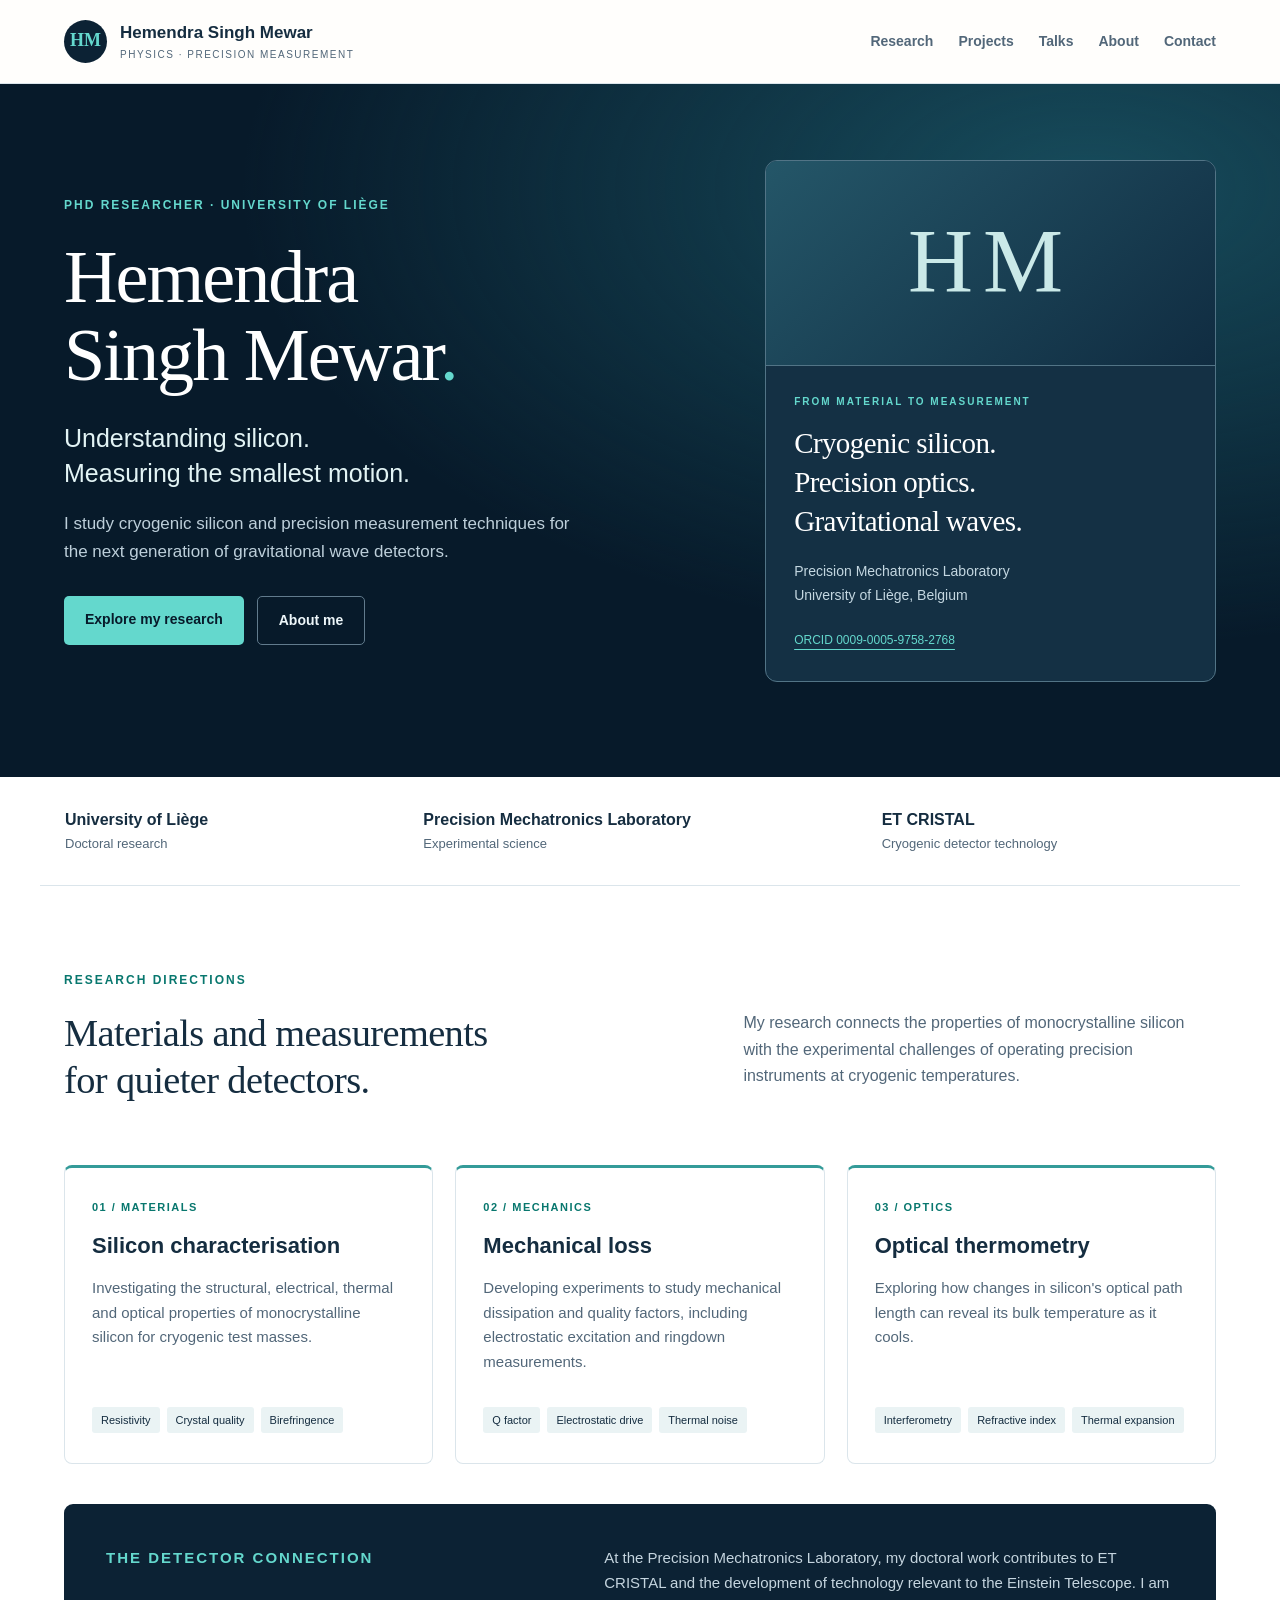
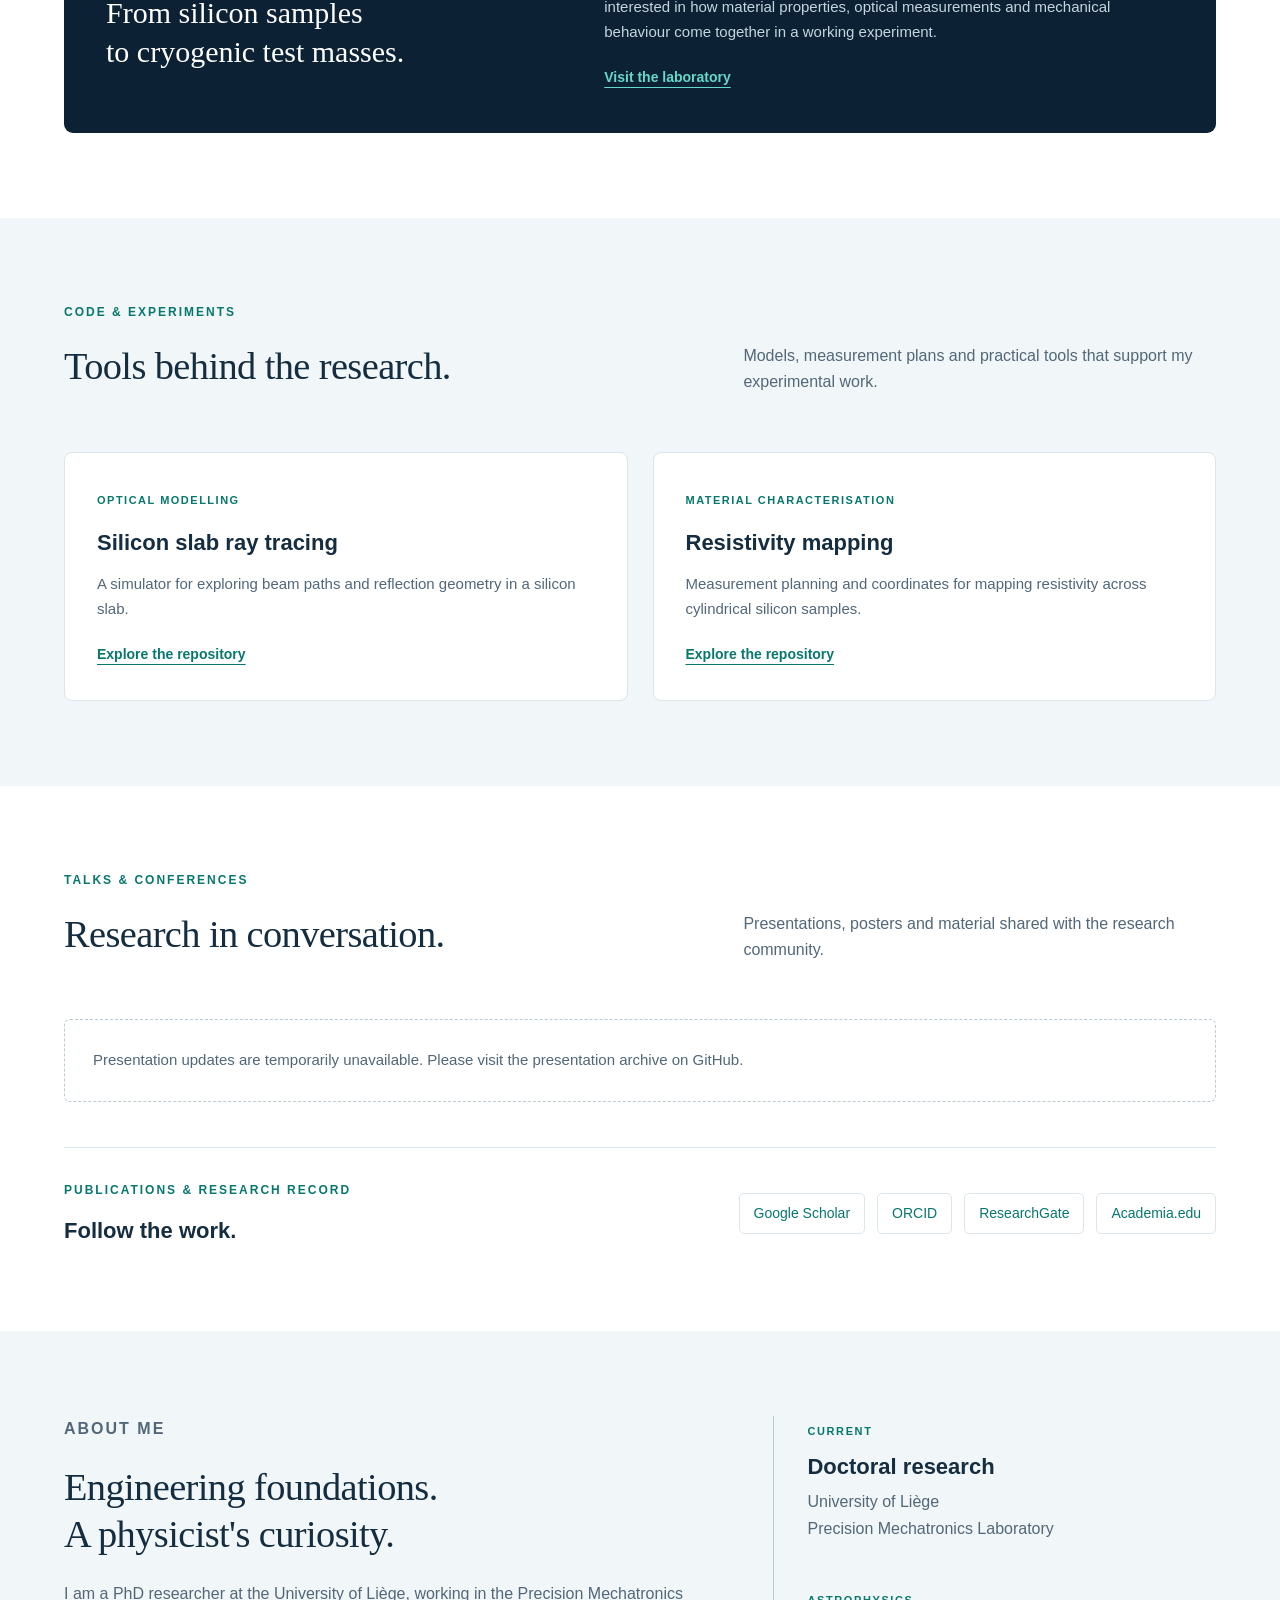
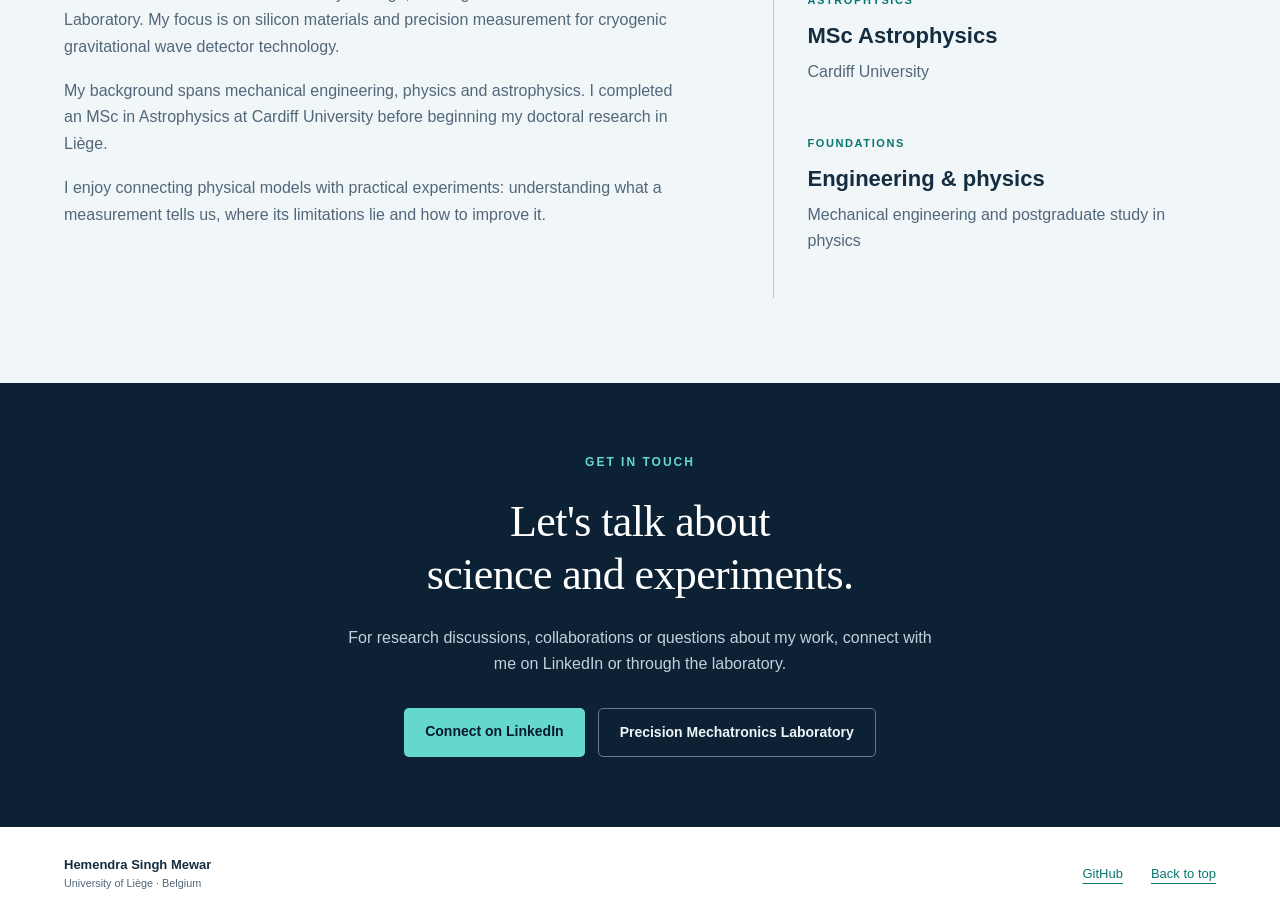
==== index.html @ adedfff8 "Build academic website for cryogenic silicon research" ====
<!doctype html>
<html lang="en-GB"><head><meta charset="utf-8"><meta name="viewport" content="width=device-width,initial-scale=1"><title>Hemendra Singh Mewar | Cryogenic Silicon &amp; Gravitational Waves</title><meta name="description" content="Hemendra Singh Mewar, PhD researcher at the University of Liège. Cryogenic silicon, mechanical loss and optical thermometry for gravitational wave detectors."><link rel="stylesheet" href="styles.css"><link rel="icon" href="favicon.svg" type="image/svg+xml"></head>
<body><a class="skip" href="#main">Skip to content</a>
<header><a class="brand" href="#home"><span class="monogram">HM</span><span>Hemendra Singh Mewar<small>PHYSICS · PRECISION MEASUREMENT</small></span></a><nav aria-label="Main navigation"><a href="#research">Research</a><a href="#projects">Projects</a><a href="#talks">Talks</a><a href="#about">About</a><a href="#contact">Contact</a></nav></header>
<main id="main">
<section id="home" class="hero"><div class="hero-inner"><div><p class="eyebrow">PHD RESEARCHER · UNIVERSITY OF LIÈGE</p><h1>Hemendra<br>Singh Mewar<span class="period">.</span></h1><p class="hero-sub">Understanding silicon.<br>Measuring the smallest motion.</p><p class="hero-copy">I study cryogenic silicon and precision measurement techniques for the next generation of gravitational wave detectors.</p><div class="buttons"><a class="button primary" href="#research">Explore my research</a><a class="button ghost" href="#about">About me</a></div></div>
<aside class="profile"><div class="initials" aria-label="Hemendra Singh Mewar initials">HM</div><div class="profile-copy"><p class="eyebrow">FROM MATERIAL TO MEASUREMENT</p><h2>Cryogenic silicon.<br>Precision optics.<br>Gravitational waves.</h2><p>Precision Mechatronics Laboratory<br>University of Liège, Belgium</p><a href="https://orcid.org/0009-0005-9758-2768">ORCID 0009-0005-9758-2768</a></div></aside></div></section>
<div class="context-strip"><span>University of Liège<small>Doctoral research</small></span><span>Precision Mechatronics Laboratory<small>Experimental science</small></span><span>ET CRISTAL<small>Cryogenic detector technology</small></span></div>
<section id="research" class="section"><p class="eyebrow">RESEARCH DIRECTIONS</p><div class="section-intro"><h2>Materials and measurements<br>for quieter detectors.</h2><p>My research connects the properties of monocrystalline silicon with the experimental challenges of operating precision instruments at cryogenic temperatures.</p></div><div class="cards">
<article class="card"><span class="number">01 / MATERIALS</span><h3>Silicon characterisation</h3><p>Investigating the structural, electrical, thermal and optical properties of monocrystalline silicon for cryogenic test masses.</p><div class="tags"><span>Resistivity</span><span>Crystal quality</span><span>Birefringence</span></div></article>
<article class="card"><span class="number">02 / MECHANICS</span><h3>Mechanical loss</h3><p>Developing experiments to study mechanical dissipation and quality factors, including electrostatic excitation and ringdown measurements.</p><div class="tags"><span>Q factor</span><span>Electrostatic drive</span><span>Thermal noise</span></div></article>
<article class="card"><span class="number">03 / OPTICS</span><h3>Optical thermometry</h3><p>Exploring how changes in silicon's optical path length can reveal its bulk temperature as it cools.</p><div class="tags"><span>Interferometry</span><span>Refractive index</span><span>Thermal expansion</span></div></article></div>
<div class="feature"><div><p class="eyebrow">THE DETECTOR CONNECTION</p><h3>From silicon samples<br>to cryogenic test masses.</h3></div><div><p>At the Precision Mechatronics Laboratory, my doctoral work contributes to ET CRISTAL and the development of technology relevant to the Einstein Telescope. I am interested in how material properties, optical measurements and mechanical behaviour come together in a working experiment.</p><a class="text-link" href="https://www.pml.uliege.be/">Visit the laboratory</a></div></div></section>
<section id="projects" class="section tinted"><p class="eyebrow">CODE &amp; EXPERIMENTS</p><div class="section-intro"><h2>Tools behind the research.</h2><p>Models, measurement plans and practical tools that support my experimental work.</p></div><div class="project-grid">
<article class="project"><span class="number">OPTICAL MODELLING</span><h3>Silicon slab ray tracing</h3><p>A simulator for exploring beam paths and reflection geometry in a silicon slab.</p><a class="text-link" href="https://github.com/Hemendra-singh-mewar/silicon-slab-ray-tracing-simulator">Explore the repository</a></article>
<article class="project"><span class="number">MATERIAL CHARACTERISATION</span><h3>Resistivity mapping</h3><p>Measurement planning and coordinates for mapping resistivity across cylindrical silicon samples.</p><a class="text-link" href="https://github.com/Hemendra-singh-mewar/Resistivity_Measurement">Explore the repository</a></article></div></section>
<section id="talks" class="section"><p class="eyebrow">TALKS &amp; CONFERENCES</p><div class="section-intro"><h2>Research in conversation.</h2><p>Presentations, posters and material shared with the research community.</p></div><div id="talk-list" class="talk-list"><p class="empty">Presentation summaries and slides will be added here.</p></div><noscript><p>Visit the <a href="https://github.com/Hemendra-singh-mewar/Hemendra-singh-mewar.github.io/tree/main/presentations">presentation archive</a> for available material.</p></noscript>
<div class="publication-row"><div><p class="eyebrow">PUBLICATIONS &amp; RESEARCH RECORD</p><h3>Follow the work.</h3></div><div class="profile-links"><a href="https://scholar.google.com/citations?user=SB69VpgAAAAJ&amp;hl=en">Google Scholar</a><a href="https://orcid.org/0009-0005-9758-2768">ORCID</a><a href="https://www.researchgate.net/profile/Hemendra-Singh-Mewar">ResearchGate</a><a href="https://hemendrasingh.academia.edu/">Academia.edu</a></div></div></section>
<section id="about" class="section tinted about"><div><p class="eyebrow">ABOUT ME</p><h2>Engineering foundations.<br>A physicist's curiosity.</h2><p>I am a PhD researcher at the University of Liège, working in the Precision Mechatronics Laboratory. My focus is on silicon materials and precision measurement for cryogenic gravitational wave detector technology.</p><p>My background spans mechanical engineering, physics and astrophysics. I completed an MSc in Astrophysics at Cardiff University before beginning my doctoral research in Liège.</p><p>I enjoy connecting physical models with practical experiments: understanding what a measurement tells us, where its limitations lie and how to improve it.</p></div><div class="timeline"><article><span>CURRENT</span><h3>Doctoral research</h3><p>University of Liège<br>Precision Mechatronics Laboratory</p></article><article><span>ASTROPHYSICS</span><h3>MSc Astrophysics</h3><p>Cardiff University</p></article><article><span>FOUNDATIONS</span><h3>Engineering &amp; physics</h3><p>Mechanical engineering and postgraduate study in physics</p></article></div></section>
<section id="contact" class="contact"><p class="eyebrow">GET IN TOUCH</p><h2>Let's talk about<br>science and experiments.</h2><p>For research discussions, collaborations or questions about my work, connect with me on LinkedIn or through the laboratory.</p><div class="buttons"><a class="button primary" href="https://www.linkedin.com/in/hemendra-singh-mewar/">Connect on LinkedIn</a><a class="button ghost" href="https://www.pml.uliege.be/">Precision Mechatronics Laboratory</a></div></section>
</main><footer><span>Hemendra Singh Mewar <small>University of Liège · Belgium</small></span><a href="https://github.com/Hemendra-singh-mewar">GitHub</a><a href="#home">Back to top</a></footer><script src="script.js" defer></script></body></html>
---- styles.css ----
:root{--navy:#0c2234;--deep:#071a2a;--ink:#152d40;--muted:#526779;--teal:#64d8cd;--blue:#08776e;--line:#dbe5eb;--pale:#f1f6f8}*{box-sizing:border-box}html{scroll-behavior:smooth;scroll-padding-top:110px}body{margin:0;font-family:Inter,Arial,sans-serif;font-size:17px;line-height:1.65;color:var(--ink);background:white}a{color:var(--blue);text-underline-offset:5px}a:hover{text-decoration:underline}a:focus-visible{outline:3px solid #df903e;outline-offset:6px}header{position:sticky;top:0;z-index:5;display:flex;align-items:center;justify-content:space-between;gap:25px;padding:19px max(5vw,24px);background:#fffefc;border-bottom:1px solid var(--line)}.brand{display:flex;align-items:center;gap:13px;color:var(--ink);font-weight:700;text-decoration:none;font-size:17px}.brand small{display:block;font-size:10px;letter-spacing:1.5px;font-weight:500;color:var(--muted)}.monogram{display:grid;place-items:center;background:var(--navy);color:var(--teal);width:43px;height:43px;border-radius:50%;font-family:Georgia,serif;font-size:18px}nav{display:flex;gap:25px}nav a{text-decoration:none;font-size:14px;font-weight:600;color:var(--muted)}.hero{color:white;background:radial-gradient(ellipse at 85% 15%,#174c5c 0,transparent 55%),var(--deep);padding:76px max(5vw,24px) 95px}.hero-inner{max-width:1200px;margin:auto;display:grid;grid-template-columns:1.4fr 1fr;gap:70px;align-items:center}.eyebrow{font-size:12px;letter-spacing:2px;font-weight:700;color:var(--blue);margin:0 0 22px}.hero .eyebrow,.contact .eyebrow,.feature .eyebrow{color:var(--teal)}h1{font-family:Georgia,serif;font-size:clamp(45px,5.8vw,80px);font-weight:400;line-height:1.06;letter-spacing:-2px;margin:0 0 26px}.period{color:var(--teal)}.hero-sub{font-size:25px;line-height:1.4;color:#e3f4f5;font-weight:500;margin-bottom:19px}.hero-copy{max-width:510px;color:#bdcfda;font-size:17px}.buttons{display:flex;flex-wrap:wrap;gap:13px;margin-top:30px}.button{padding:12px 21px;border-radius:5px;text-decoration:none;font-size:14px;font-weight:700;display:inline-block}.button:hover{filter:brightness(1.08);text-decoration:none}.primary{background:var(--teal);color:var(--deep)}.ghost{border:1px solid #617b8d;color:#edf6f9}.profile{border:1px solid #527486;border-radius:12px;overflow:hidden;background:#143044}.initials{height:205px;display:grid;place-items:center;font-family:Georgia,serif;font-size:90px;letter-spacing:10px;background:linear-gradient(140deg,#245668,#102c41);color:#cae9e8;border-bottom:1px solid #527486}.profile-copy{padding:28px}.profile-copy .eyebrow{font-size:10px;margin-bottom:14px}.profile h2{font:normal 29px/1.35 Georgia,serif;margin:0 0 19px}.profile p{font-size:14px;color:#c4d7e1}.profile a{font-size:12px;color:var(--teal)}.context-strip{margin:0 auto;max-width:1200px;display:grid;grid-template-columns:1fr 1.3fr 1fr;padding:30px 25px;border-bottom:1px solid var(--line);gap:25px}.context-strip span{font-size:16px;font-weight:700}.context-strip small{display:block;color:var(--muted);font-weight:400;font-size:13px}.section{padding:85px max(5vw,24px)}.section>*{max-width:1200px;margin-left:auto;margin-right:auto}.section>.eyebrow{margin-bottom:20px}h2{font:normal clamp(30px,3vw,42px)/1.22 Georgia,serif;letter-spacing:-.6px;margin:0 0 23px}h3{font-size:22px;line-height:1.35;margin:15px 0}p{margin:0 0 18px}.section-intro{display:grid;grid-template-columns:1.3fr 1fr;gap:65px;align-items:start;margin-bottom:38px}.section-intro p{color:var(--muted);font-size:16px}.cards{display:grid;grid-template-columns:repeat(3,1fr);gap:22px}.card{border:1px solid var(--line);border-radius:8px;padding:30px 27px;display:flex;flex-direction:column;border-top:3px solid #349b99}.number{font-size:11px;letter-spacing:1.5px;color:var(--blue);font-weight:700}.card p,.project p{font-size:15px;color:var(--muted)}.tags{display:flex;gap:7px;flex-wrap:wrap;margin-top:auto;padding-top:14px}.tags span{font-size:11px;background:#eaf3f4;padding:4px 9px;border-radius:3px}.feature{display:grid;grid-template-columns:1fr 1.3fr;gap:60px;background:var(--navy);color:white;border-radius:9px;padding:42px;margin-top:40px}.feature h3{font:normal 30px/1.3 Georgia,serif}.feature p{color:#c5d5df;font-size:15px}.feature .text-link{color:var(--teal)}.text-link{font-size:14px;font-weight:700}.tinted{background:var(--pale)}.project-grid{display:grid;grid-template-columns:1fr 1fr;gap:25px}.project{background:white;border:1px solid var(--line);padding:32px;border-radius:8px}.publication-row{border-top:1px solid var(--line);padding-top:33px;margin-top:45px;display:flex;gap:35px;justify-content:space-between;align-items:center}.publication-row .eyebrow{margin:0}.publication-row h3{margin-bottom:0}.profile-links{display:flex;gap:12px;flex-wrap:wrap}.profile-links a{border:1px solid var(--line);border-radius:5px;padding:8px 14px;font-size:14px;text-decoration:none}.profile-links a:hover{background:var(--pale)}.empty{padding:28px;border:1px dashed #bacbd5;border-radius:6px;color:var(--muted);font-size:15px}.talk{border-bottom:1px solid var(--line);padding:25px 0}.talk time{font-size:14px;color:var(--muted)}.talk img{width:100%;max-width:600px;border-radius:7px}.about{display:grid;grid-template-columns:1.4fr 1fr;gap:90px}.about p{font-size:16px;color:var(--muted)}.timeline{border-left:1px solid #b8ccd6;padding-left:33px}.timeline article{padding-bottom:25px}.timeline span{font-size:11px;letter-spacing:1.6px;color:var(--blue);font-weight:700}.timeline h3{margin:8px 0}.contact{background:var(--navy);color:white;padding:70px max(5vw,24px);text-align:center}.contact p:not(.eyebrow){max-width:590px;margin:auto;color:#bed2de;font-size:16px}.contact h2{font-size:44px}.contact .buttons{justify-content:center}footer{display:flex;align-items:center;gap:28px;padding:27px max(5vw,24px);font-size:13px}footer span{margin-right:auto;font-weight:700}footer small{display:block;font-weight:400;color:var(--muted)}.skip{position:absolute;top:-100px;left:10px;padding:12px;background:white;z-index:10}.skip:focus{top:5px}@media(min-width:1500px){.section{padding-left:calc((100vw - 1200px)/2);padding-right:calc((100vw - 1200px)/2)}}@media(max-width:850px){header{position:relative;flex-wrap:wrap}nav{gap:20px;flex-wrap:wrap}.hero{padding-top:45px}.hero-inner{gap:30px;grid-template-columns:1.2fr 1fr}h1{font-size:49px}.cards{grid-template-columns:1fr}.section-intro{gap:25px}.about{gap:35px}.context-strip{padding:25px}.feature{gap:30px;padding:30px}.publication-row{display:block}.profile-links{margin-top:20px}}@media(max-width:600px){body{font-size:16px}header{padding:16px 20px}nav{gap:20px}nav a{font-size:13px}.hero-inner,.section-intro,.feature,.project-grid,.about{grid-template-columns:1fr}.hero{padding:38px 22px}.hero-inner{gap:35px}.hero-sub{font-size:22px}.profile{display:grid;grid-template-columns:85px 1fr}.initials{height:100%;font-size:28px;letter-spacing:0;border-bottom:0}.profile-copy{padding:22px}.profile h2{font-size:23px}.context-strip{grid-template-columns:1fr;gap:15px}.context-strip span{font-size:14px}.section{padding:50px 22px}.section-intro{gap:0}.feature{gap:10px}.contact{padding:50px 22px}.contact h2{font-size:34px}footer{flex-wrap:wrap;gap:15px}footer span{width:100%}}@media(prefers-reduced-motion:reduce){html{scroll-behavior:auto}}
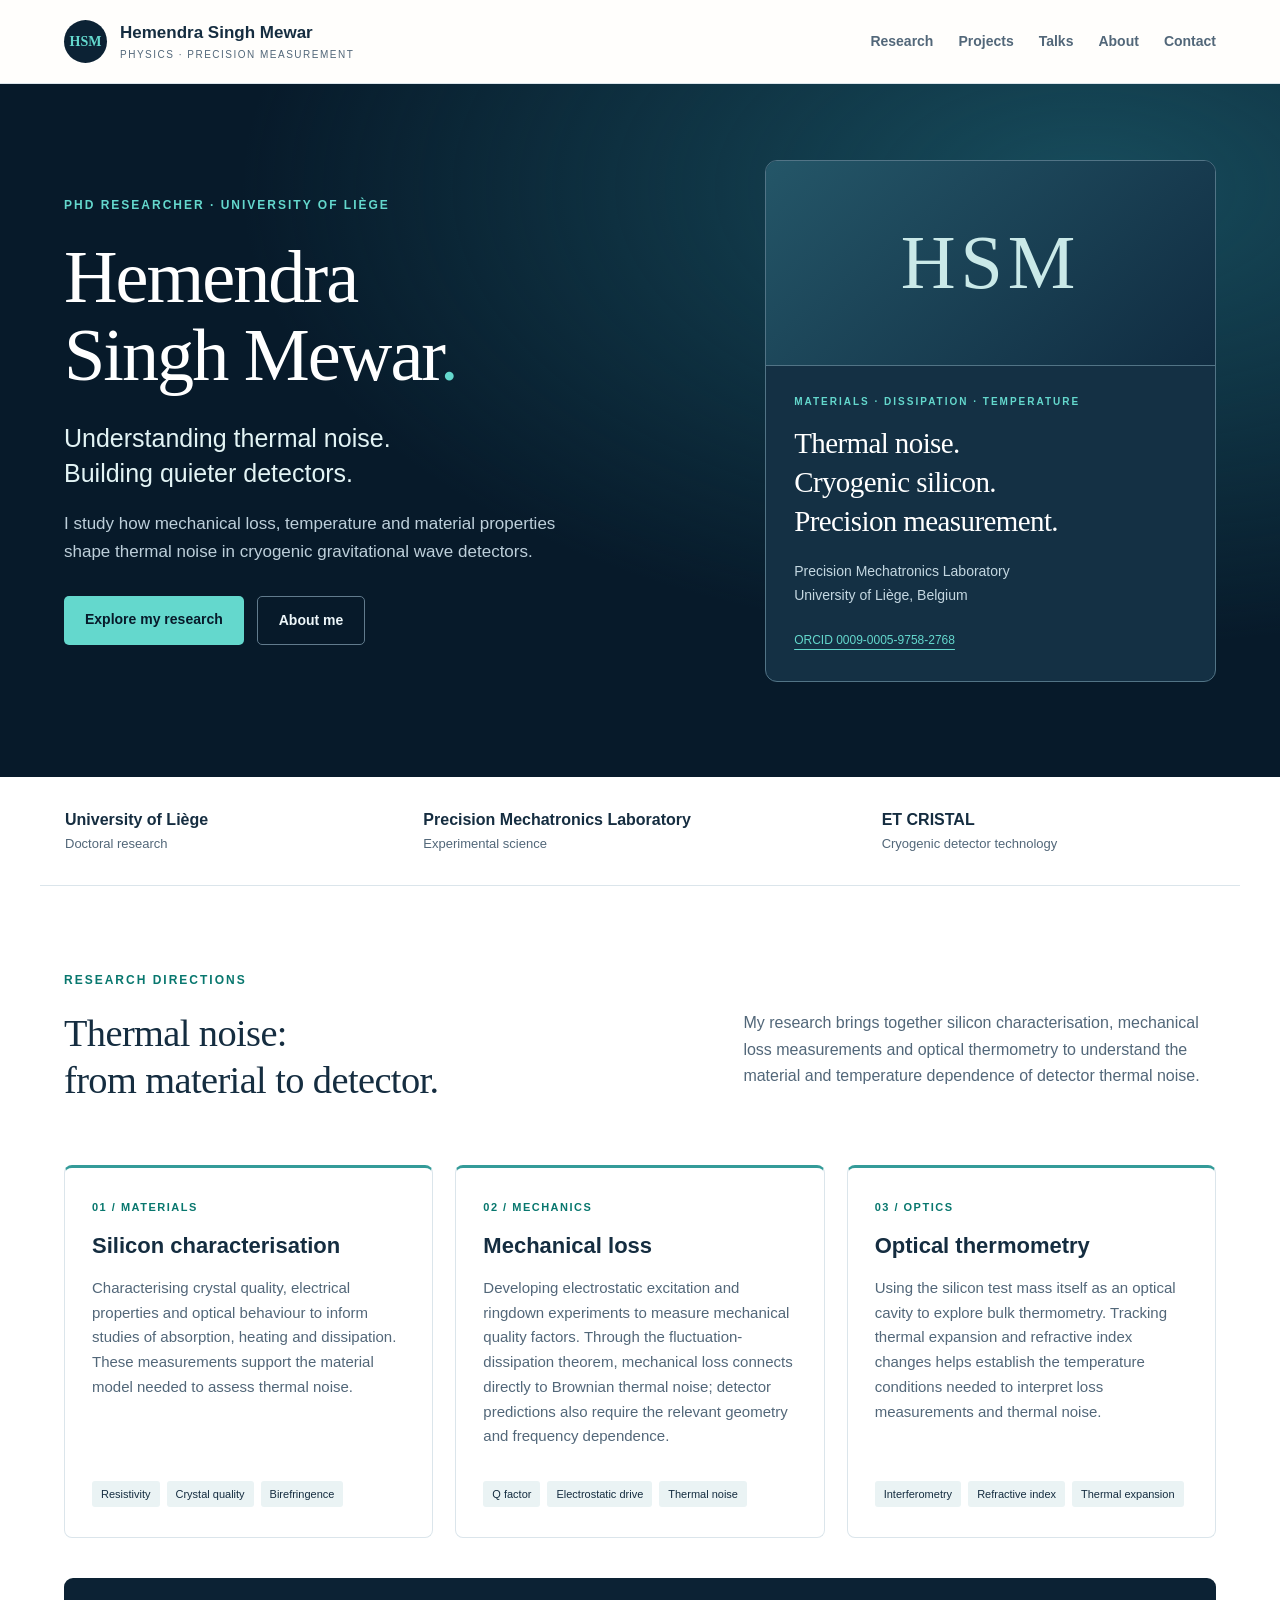
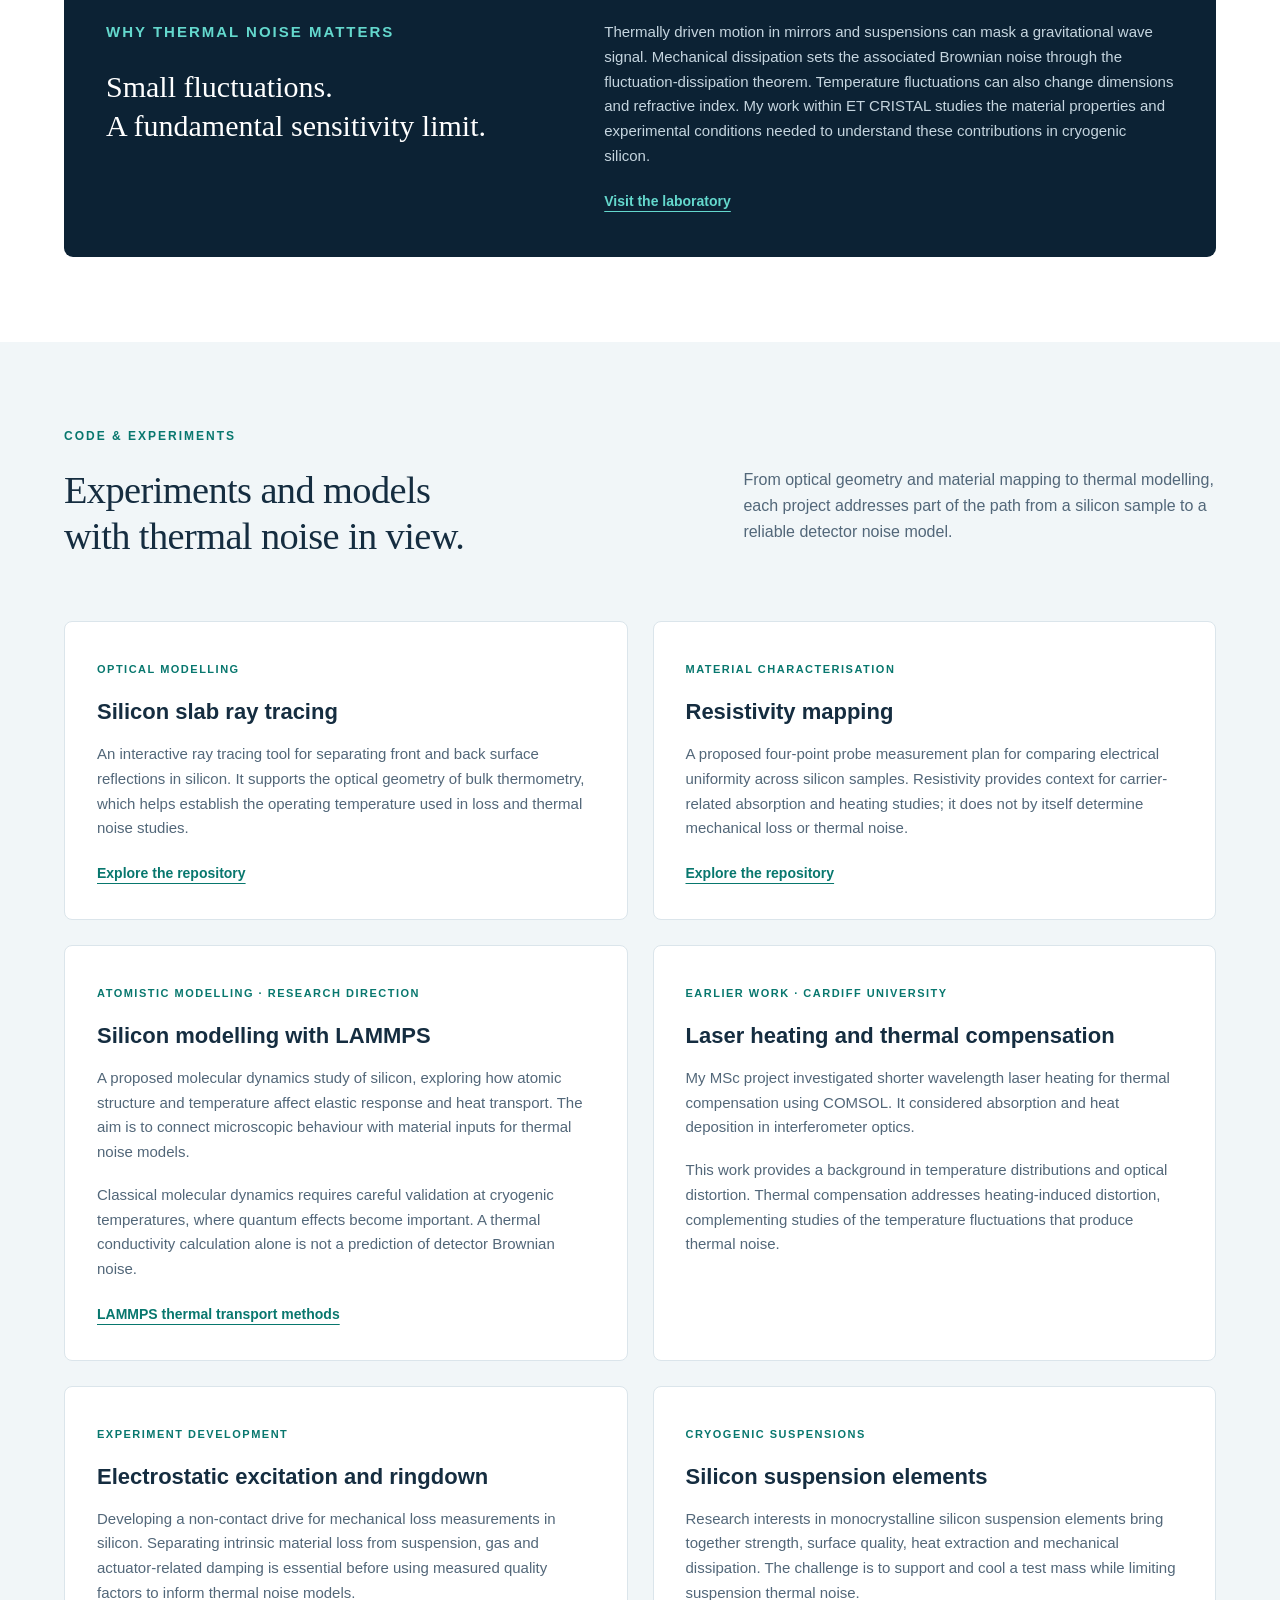
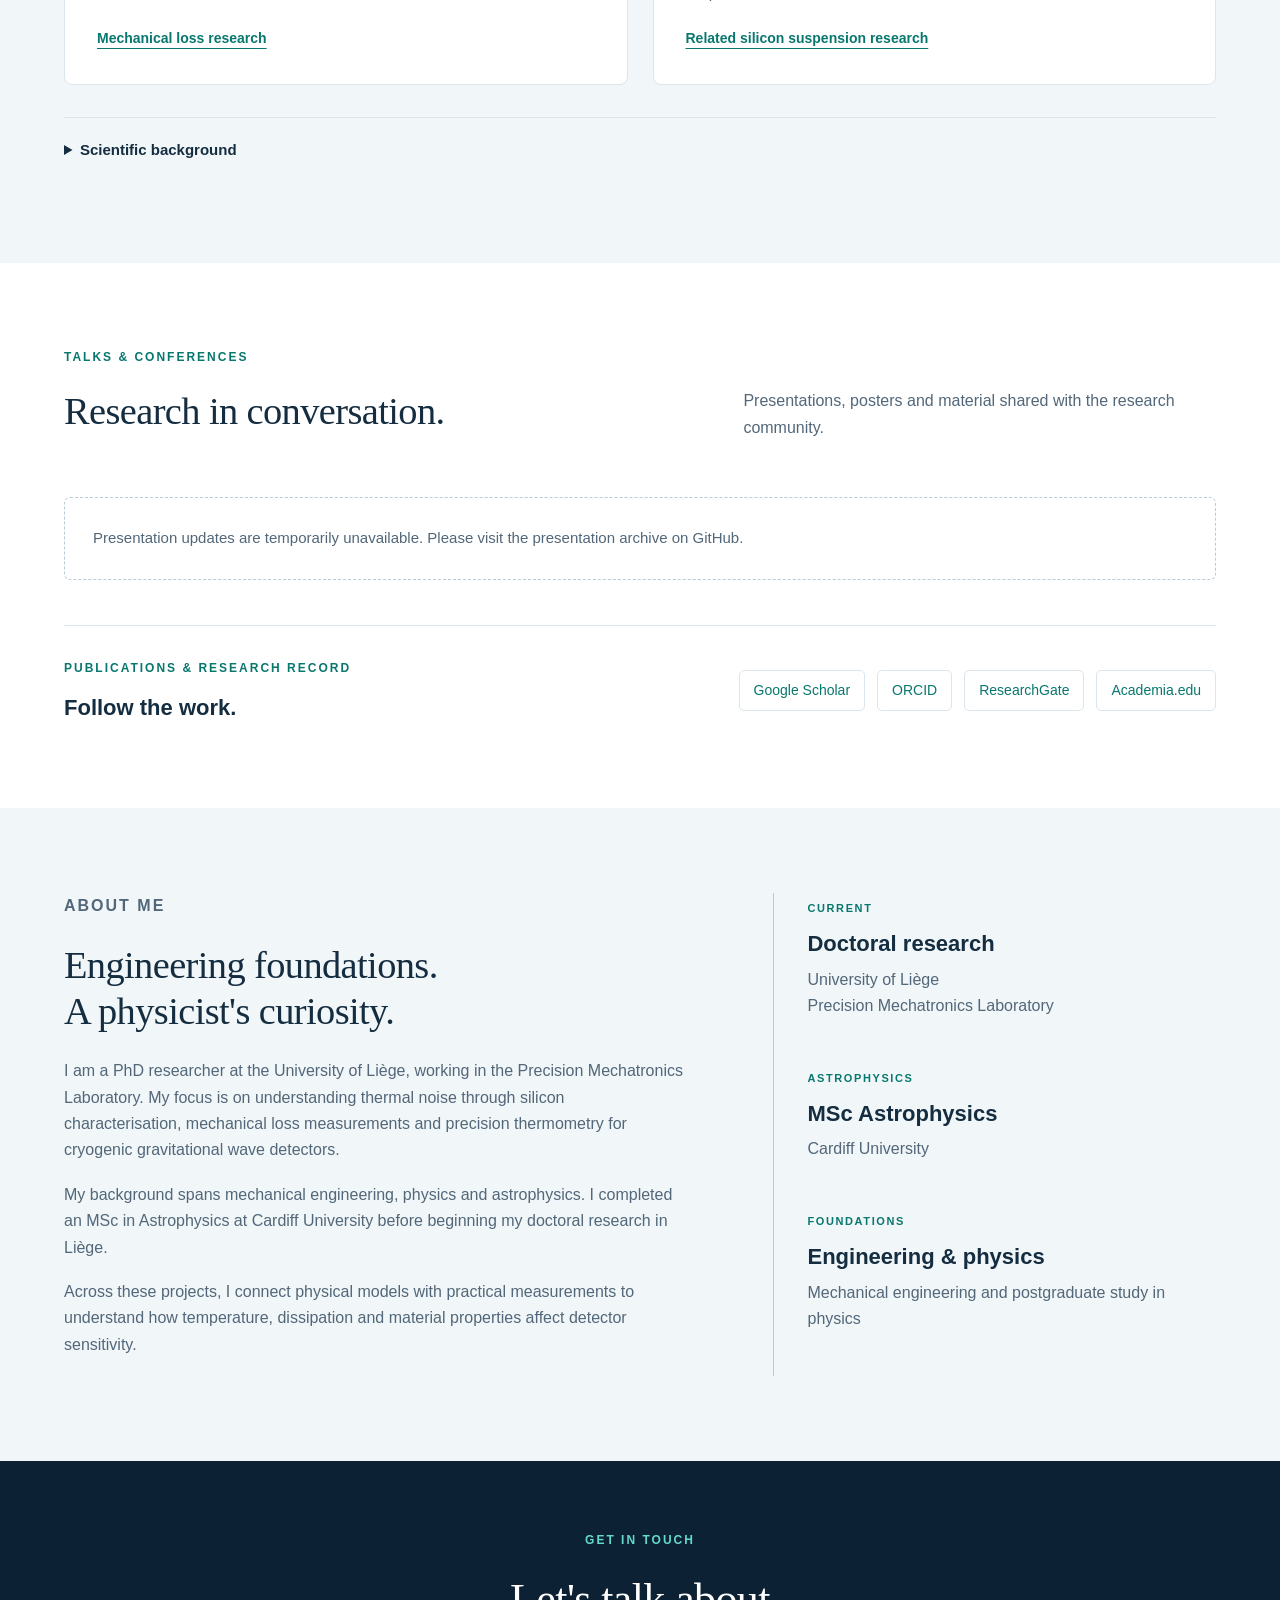
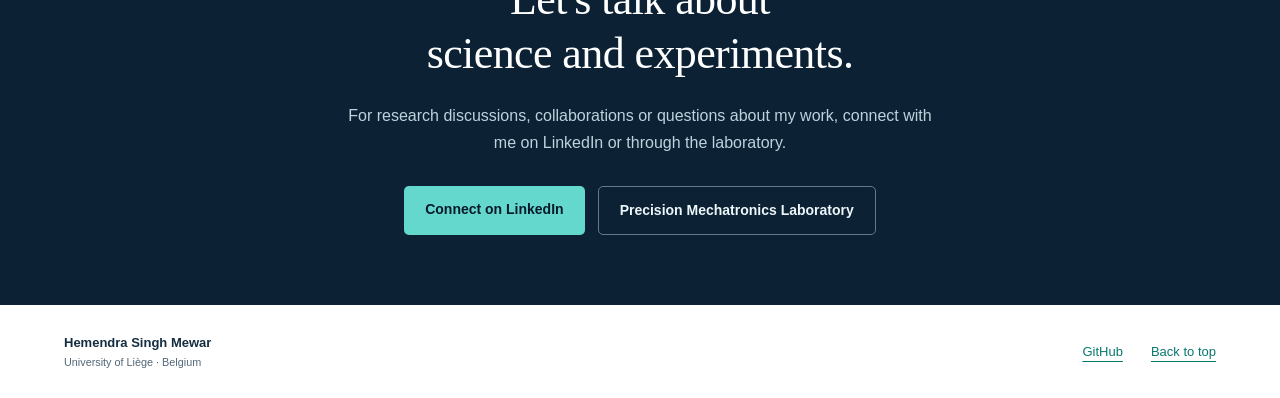
==== commit bc18ee39: "Centre research on thermal noise, add project context and HSM branding" ====
--- a/index.html
+++ b/index.html
@@ -1,21 +1,25 @@
 <!doctype html>
-<html lang="en-GB"><head><meta charset="utf-8"><meta name="viewport" content="width=device-width,initial-scale=1"><title>Hemendra Singh Mewar | Cryogenic Silicon &amp; Gravitational Waves</title><meta name="description" content="Hemendra Singh Mewar, PhD researcher at the University of Liège. Cryogenic silicon, mechanical loss and optical thermometry for gravitational wave detectors."><link rel="stylesheet" href="styles.css"><link rel="icon" href="favicon.svg" type="image/svg+xml"></head>
+<html lang="en-GB"><head><meta charset="utf-8"><meta name="viewport" content="width=device-width,initial-scale=1"><title>Hemendra Singh Mewar | Thermal Noise &amp; Cryogenic Silicon</title><meta name="description" content="Hemendra Singh Mewar, PhD researcher at the University of Liège. Thermal noise, mechanical loss, cryogenic silicon and optical thermometry for gravitational wave detectors."><link rel="stylesheet" href="styles.css"><link rel="icon" href="favicon.svg" type="image/svg+xml"></head>
 <body><a class="skip" href="#main">Skip to content</a>
-<header><a class="brand" href="#home"><span class="monogram">HM</span><span>Hemendra Singh Mewar<small>PHYSICS · PRECISION MEASUREMENT</small></span></a><nav aria-label="Main navigation"><a href="#research">Research</a><a href="#projects">Projects</a><a href="#talks">Talks</a><a href="#about">About</a><a href="#contact">Contact</a></nav></header>
+<header><a class="brand" href="#home"><span class="monogram">HSM</span><span>Hemendra Singh Mewar<small>PHYSICS · PRECISION MEASUREMENT</small></span></a><nav aria-label="Main navigation"><a href="#research">Research</a><a href="#projects">Projects</a><a href="#talks">Talks</a><a href="#about">About</a><a href="#contact">Contact</a></nav></header>
 <main id="main">
-<section id="home" class="hero"><div class="hero-inner"><div><p class="eyebrow">PHD RESEARCHER · UNIVERSITY OF LIÈGE</p><h1>Hemendra<br>Singh Mewar<span class="period">.</span></h1><p class="hero-sub">Understanding silicon.<br>Measuring the smallest motion.</p><p class="hero-copy">I study cryogenic silicon and precision measurement techniques for the next generation of gravitational wave detectors.</p><div class="buttons"><a class="button primary" href="#research">Explore my research</a><a class="button ghost" href="#about">About me</a></div></div>
-<aside class="profile"><div class="initials" aria-label="Hemendra Singh Mewar initials">HM</div><div class="profile-copy"><p class="eyebrow">FROM MATERIAL TO MEASUREMENT</p><h2>Cryogenic silicon.<br>Precision optics.<br>Gravitational waves.</h2><p>Precision Mechatronics Laboratory<br>University of Liège, Belgium</p><a href="https://orcid.org/0009-0005-9758-2768">ORCID 0009-0005-9758-2768</a></div></aside></div></section>
+<section id="home" class="hero"><div class="hero-inner"><div><p class="eyebrow">PHD RESEARCHER · UNIVERSITY OF LIÈGE</p><h1>Hemendra<br>Singh Mewar<span class="period">.</span></h1><p class="hero-sub">Understanding thermal noise.<br>Building quieter detectors.</p><p class="hero-copy">I study how mechanical loss, temperature and material properties shape thermal noise in cryogenic gravitational wave detectors.</p><div class="buttons"><a class="button primary" href="#research">Explore my research</a><a class="button ghost" href="#about">About me</a></div></div>
+<aside class="profile"><div class="initials" aria-label="Hemendra Singh Mewar initials">HSM</div><div class="profile-copy"><p class="eyebrow">MATERIALS · DISSIPATION · TEMPERATURE</p><h2>Thermal noise.<br>Cryogenic silicon.<br>Precision measurement.</h2><p>Precision Mechatronics Laboratory<br>University of Liège, Belgium</p><a href="https://orcid.org/0009-0005-9758-2768">ORCID 0009-0005-9758-2768</a></div></aside></div></section>
 <div class="context-strip"><span>University of Liège<small>Doctoral research</small></span><span>Precision Mechatronics Laboratory<small>Experimental science</small></span><span>ET CRISTAL<small>Cryogenic detector technology</small></span></div>
-<section id="research" class="section"><p class="eyebrow">RESEARCH DIRECTIONS</p><div class="section-intro"><h2>Materials and measurements<br>for quieter detectors.</h2><p>My research connects the properties of monocrystalline silicon with the experimental challenges of operating precision instruments at cryogenic temperatures.</p></div><div class="cards">
-<article class="card"><span class="number">01 / MATERIALS</span><h3>Silicon characterisation</h3><p>Investigating the structural, electrical, thermal and optical properties of monocrystalline silicon for cryogenic test masses.</p><div class="tags"><span>Resistivity</span><span>Crystal quality</span><span>Birefringence</span></div></article>
-<article class="card"><span class="number">02 / MECHANICS</span><h3>Mechanical loss</h3><p>Developing experiments to study mechanical dissipation and quality factors, including electrostatic excitation and ringdown measurements.</p><div class="tags"><span>Q factor</span><span>Electrostatic drive</span><span>Thermal noise</span></div></article>
-<article class="card"><span class="number">03 / OPTICS</span><h3>Optical thermometry</h3><p>Exploring how changes in silicon's optical path length can reveal its bulk temperature as it cools.</p><div class="tags"><span>Interferometry</span><span>Refractive index</span><span>Thermal expansion</span></div></article></div>
-<div class="feature"><div><p class="eyebrow">THE DETECTOR CONNECTION</p><h3>From silicon samples<br>to cryogenic test masses.</h3></div><div><p>At the Precision Mechatronics Laboratory, my doctoral work contributes to ET CRISTAL and the development of technology relevant to the Einstein Telescope. I am interested in how material properties, optical measurements and mechanical behaviour come together in a working experiment.</p><a class="text-link" href="https://www.pml.uliege.be/">Visit the laboratory</a></div></div></section>
-<section id="projects" class="section tinted"><p class="eyebrow">CODE &amp; EXPERIMENTS</p><div class="section-intro"><h2>Tools behind the research.</h2><p>Models, measurement plans and practical tools that support my experimental work.</p></div><div class="project-grid">
-<article class="project"><span class="number">OPTICAL MODELLING</span><h3>Silicon slab ray tracing</h3><p>A simulator for exploring beam paths and reflection geometry in a silicon slab.</p><a class="text-link" href="https://github.com/Hemendra-singh-mewar/silicon-slab-ray-tracing-simulator">Explore the repository</a></article>
-<article class="project"><span class="number">MATERIAL CHARACTERISATION</span><h3>Resistivity mapping</h3><p>Measurement planning and coordinates for mapping resistivity across cylindrical silicon samples.</p><a class="text-link" href="https://github.com/Hemendra-singh-mewar/Resistivity_Measurement">Explore the repository</a></article></div></section>
+<section id="research" class="section"><p class="eyebrow">RESEARCH DIRECTIONS</p><div class="section-intro"><h2>Thermal noise:<br>from material to detector.</h2><p>My research brings together silicon characterisation, mechanical loss measurements and optical thermometry to understand the material and temperature dependence of detector thermal noise.</p></div><div class="cards">
+<article class="card"><span class="number">01 / MATERIALS</span><h3>Silicon characterisation</h3><p>Characterising crystal quality, electrical properties and optical behaviour to inform studies of absorption, heating and dissipation. These measurements support the material model needed to assess thermal noise.</p><div class="tags"><span>Resistivity</span><span>Crystal quality</span><span>Birefringence</span></div></article>
+<article class="card"><span class="number">02 / MECHANICS</span><h3>Mechanical loss</h3><p>Developing electrostatic excitation and ringdown experiments to measure mechanical quality factors. Through the fluctuation-dissipation theorem, mechanical loss connects directly to Brownian thermal noise; detector predictions also require the relevant geometry and frequency dependence.</p><div class="tags"><span>Q factor</span><span>Electrostatic drive</span><span>Thermal noise</span></div></article>
+<article class="card"><span class="number">03 / OPTICS</span><h3>Optical thermometry</h3><p>Using the silicon test mass itself as an optical cavity to explore bulk thermometry. Tracking thermal expansion and refractive index changes helps establish the temperature conditions needed to interpret loss measurements and thermal noise.</p><div class="tags"><span>Interferometry</span><span>Refractive index</span><span>Thermal expansion</span></div></article></div>
+<div class="feature"><div><p class="eyebrow">WHY THERMAL NOISE MATTERS</p><h3>Small fluctuations.<br>A fundamental sensitivity limit.</h3></div><div><p>Thermally driven motion in mirrors and suspensions can mask a gravitational wave signal. Mechanical dissipation sets the associated Brownian noise through the fluctuation-dissipation theorem. Temperature fluctuations can also change dimensions and refractive index. My work within ET CRISTAL studies the material properties and experimental conditions needed to understand these contributions in cryogenic silicon.</p><a class="text-link" href="https://www.pml.uliege.be/">Visit the laboratory</a></div></div></section>
+<section id="projects" class="section tinted"><p class="eyebrow">CODE &amp; EXPERIMENTS</p><div class="section-intro"><h2>Experiments and models<br>with thermal noise in view.</h2><p>From optical geometry and material mapping to thermal modelling, each project addresses part of the path from a silicon sample to a reliable detector noise model.</p></div><div class="project-grid">
+<article class="project"><span class="number">OPTICAL MODELLING</span><h3>Silicon slab ray tracing</h3><p>An interactive ray tracing tool for separating front and back surface reflections in silicon. It supports the optical geometry of bulk thermometry, which helps establish the operating temperature used in loss and thermal noise studies.</p><a class="text-link" href="https://github.com/Hemendra-singh-mewar/silicon-slab-ray-tracing-simulator">Explore the repository</a></article>
+<article class="project"><span class="number">MATERIAL CHARACTERISATION</span><h3>Resistivity mapping</h3><p>A proposed four-point probe measurement plan for comparing electrical uniformity across silicon samples. Resistivity provides context for carrier-related absorption and heating studies; it does not by itself determine mechanical loss or thermal noise.</p><a class="text-link" href="https://github.com/Hemendra-singh-mewar/Resistivity_Measurement">Explore the repository</a></article>
+<article class="project"><span class="number">ATOMISTIC MODELLING · RESEARCH DIRECTION</span><h3>Silicon modelling with LAMMPS</h3><p>A proposed molecular dynamics study of silicon, exploring how atomic structure and temperature affect elastic response and heat transport. The aim is to connect microscopic behaviour with material inputs for thermal noise models.</p><p>Classical molecular dynamics requires careful validation at cryogenic temperatures, where quantum effects become important. A thermal conductivity calculation alone is not a prediction of detector Brownian noise.</p><a class="text-link" href="https://docs.lammps.org/latest/Howto_kappa.html">LAMMPS thermal transport methods</a></article>
+<article class="project"><span class="number">EARLIER WORK · CARDIFF UNIVERSITY</span><h3>Laser heating and thermal compensation</h3><p>My MSc project investigated shorter wavelength laser heating for thermal compensation using COMSOL. It considered absorption and heat deposition in interferometer optics.</p><p>This work provides a background in temperature distributions and optical distortion. Thermal compensation addresses heating-induced distortion, complementing studies of the temperature fluctuations that produce thermal noise.</p></article>
+<article class="project"><span class="number">EXPERIMENT DEVELOPMENT</span><h3>Electrostatic excitation and ringdown</h3><p>Developing a non-contact drive for mechanical loss measurements in silicon. Separating intrinsic material loss from suspension, gas and actuator-related damping is essential before using measured quality factors to inform thermal noise models.</p><a class="text-link" href="#research">Mechanical loss research</a></article>
+<article class="project"><span class="number">CRYOGENIC SUSPENSIONS</span><h3>Silicon suspension elements</h3><p>Research interests in monocrystalline silicon suspension elements bring together strength, surface quality, heat extraction and mechanical dissipation. The challenge is to support and cool a test mass while limiting suspension thermal noise.</p><a class="text-link" href="https://dcc.ligo.org/LIGO-P1500011/public">Related silicon suspension research</a></article></div><details class="research-reading"><summary>Scientific background</summary><p>Background literature and methods, separate from my own project outputs.</p><ul><li><a href="https://doi.org/10.1103/PhysRevD.42.2437">Saulson: Thermal noise in mechanical experiments</a></li><li><a href="https://arxiv.org/abs/gr-qc/9707013">Levin: Internal thermal noise in the LIGO test masses</a></li><li><a href="https://docs.lammps.org/latest/Howto_kappa.html">LAMMPS: thermal conductivity methods</a></li></ul></details></section>
 <section id="talks" class="section"><p class="eyebrow">TALKS &amp; CONFERENCES</p><div class="section-intro"><h2>Research in conversation.</h2><p>Presentations, posters and material shared with the research community.</p></div><div id="talk-list" class="talk-list"><p class="empty">Presentation summaries and slides will be added here.</p></div><noscript><p>Visit the <a href="https://github.com/Hemendra-singh-mewar/Hemendra-singh-mewar.github.io/tree/main/presentations">presentation archive</a> for available material.</p></noscript>
 <div class="publication-row"><div><p class="eyebrow">PUBLICATIONS &amp; RESEARCH RECORD</p><h3>Follow the work.</h3></div><div class="profile-links"><a href="https://scholar.google.com/citations?user=SB69VpgAAAAJ&amp;hl=en">Google Scholar</a><a href="https://orcid.org/0009-0005-9758-2768">ORCID</a><a href="https://www.researchgate.net/profile/Hemendra-Singh-Mewar">ResearchGate</a><a href="https://hemendrasingh.academia.edu/">Academia.edu</a></div></div></section>
-<section id="about" class="section tinted about"><div><p class="eyebrow">ABOUT ME</p><h2>Engineering foundations.<br>A physicist's curiosity.</h2><p>I am a PhD researcher at the University of Liège, working in the Precision Mechatronics Laboratory. My focus is on silicon materials and precision measurement for cryogenic gravitational wave detector technology.</p><p>My background spans mechanical engineering, physics and astrophysics. I completed an MSc in Astrophysics at Cardiff University before beginning my doctoral research in Liège.</p><p>I enjoy connecting physical models with practical experiments: understanding what a measurement tells us, where its limitations lie and how to improve it.</p></div><div class="timeline"><article><span>CURRENT</span><h3>Doctoral research</h3><p>University of Liège<br>Precision Mechatronics Laboratory</p></article><article><span>ASTROPHYSICS</span><h3>MSc Astrophysics</h3><p>Cardiff University</p></article><article><span>FOUNDATIONS</span><h3>Engineering &amp; physics</h3><p>Mechanical engineering and postgraduate study in physics</p></article></div></section>
+<section id="about" class="section tinted about"><div><p class="eyebrow">ABOUT ME</p><h2>Engineering foundations.<br>A physicist's curiosity.</h2><p>I am a PhD researcher at the University of Liège, working in the Precision Mechatronics Laboratory. My focus is on understanding thermal noise through silicon characterisation, mechanical loss measurements and precision thermometry for cryogenic gravitational wave detectors.</p><p>My background spans mechanical engineering, physics and astrophysics. I completed an MSc in Astrophysics at Cardiff University before beginning my doctoral research in Liège.</p><p>Across these projects, I connect physical models with practical measurements to understand how temperature, dissipation and material properties affect detector sensitivity.</p></div><div class="timeline"><article><span>CURRENT</span><h3>Doctoral research</h3><p>University of Liège<br>Precision Mechatronics Laboratory</p></article><article><span>ASTROPHYSICS</span><h3>MSc Astrophysics</h3><p>Cardiff University</p></article><article><span>FOUNDATIONS</span><h3>Engineering &amp; physics</h3><p>Mechanical engineering and postgraduate study in physics</p></article></div></section>
 <section id="contact" class="contact"><p class="eyebrow">GET IN TOUCH</p><h2>Let's talk about<br>science and experiments.</h2><p>For research discussions, collaborations or questions about my work, connect with me on LinkedIn or through the laboratory.</p><div class="buttons"><a class="button primary" href="https://www.linkedin.com/in/hemendra-singh-mewar/">Connect on LinkedIn</a><a class="button ghost" href="https://www.pml.uliege.be/">Precision Mechatronics Laboratory</a></div></section>
 </main><footer><span>Hemendra Singh Mewar <small>University of Liège · Belgium</small></span><a href="https://github.com/Hemendra-singh-mewar">GitHub</a><a href="#home">Back to top</a></footer><script src="script.js" defer></script></body></html>
--- a/styles.css
+++ b/styles.css
@@ -1 +1,2 @@
-:root{--navy:#0c2234;--deep:#071a2a;--ink:#152d40;--muted:#526779;--teal:#64d8cd;--blue:#08776e;--line:#dbe5eb;--pale:#f1f6f8}*{box-sizing:border-box}html{scroll-behavior:smooth;scroll-padding-top:110px}body{margin:0;font-family:Inter,Arial,sans-serif;font-size:17px;line-height:1.65;color:var(--ink);background:white}a{color:var(--blue);text-underline-offset:5px}a:hover{text-decoration:underline}a:focus-visible{outline:3px solid #df903e;outline-offset:6px}header{position:sticky;top:0;z-index:5;display:flex;align-items:center;justify-content:space-between;gap:25px;padding:19px max(5vw,24px);background:#fffefc;border-bottom:1px solid var(--line)}.brand{display:flex;align-items:center;gap:13px;color:var(--ink);font-weight:700;text-decoration:none;font-size:17px}.brand small{display:block;font-size:10px;letter-spacing:1.5px;font-weight:500;color:var(--muted)}.monogram{display:grid;place-items:center;background:var(--navy);color:var(--teal);width:43px;height:43px;border-radius:50%;font-family:Georgia,serif;font-size:18px}nav{display:flex;gap:25px}nav a{text-decoration:none;font-size:14px;font-weight:600;color:var(--muted)}.hero{color:white;background:radial-gradient(ellipse at 85% 15%,#174c5c 0,transparent 55%),var(--deep);padding:76px max(5vw,24px) 95px}.hero-inner{max-width:1200px;margin:auto;display:grid;grid-template-columns:1.4fr 1fr;gap:70px;align-items:center}.eyebrow{font-size:12px;letter-spacing:2px;font-weight:700;color:var(--blue);margin:0 0 22px}.hero .eyebrow,.contact .eyebrow,.feature .eyebrow{color:var(--teal)}h1{font-family:Georgia,serif;font-size:clamp(45px,5.8vw,80px);font-weight:400;line-height:1.06;letter-spacing:-2px;margin:0 0 26px}.period{color:var(--teal)}.hero-sub{font-size:25px;line-height:1.4;color:#e3f4f5;font-weight:500;margin-bottom:19px}.hero-copy{max-width:510px;color:#bdcfda;font-size:17px}.buttons{display:flex;flex-wrap:wrap;gap:13px;margin-top:30px}.button{padding:12px 21px;border-radius:5px;text-decoration:none;font-size:14px;font-weight:700;display:inline-block}.button:hover{filter:brightness(1.08);text-decoration:none}.primary{background:var(--teal);color:var(--deep)}.ghost{border:1px solid #617b8d;color:#edf6f9}.profile{border:1px solid #527486;border-radius:12px;overflow:hidden;background:#143044}.initials{height:205px;display:grid;place-items:center;font-family:Georgia,serif;font-size:90px;letter-spacing:10px;background:linear-gradient(140deg,#245668,#102c41);color:#cae9e8;border-bottom:1px solid #527486}.profile-copy{padding:28px}.profile-copy .eyebrow{font-size:10px;margin-bottom:14px}.profile h2{font:normal 29px/1.35 Georgia,serif;margin:0 0 19px}.profile p{font-size:14px;color:#c4d7e1}.profile a{font-size:12px;color:var(--teal)}.context-strip{margin:0 auto;max-width:1200px;display:grid;grid-template-columns:1fr 1.3fr 1fr;padding:30px 25px;border-bottom:1px solid var(--line);gap:25px}.context-strip span{font-size:16px;font-weight:700}.context-strip small{display:block;color:var(--muted);font-weight:400;font-size:13px}.section{padding:85px max(5vw,24px)}.section>*{max-width:1200px;margin-left:auto;margin-right:auto}.section>.eyebrow{margin-bottom:20px}h2{font:normal clamp(30px,3vw,42px)/1.22 Georgia,serif;letter-spacing:-.6px;margin:0 0 23px}h3{font-size:22px;line-height:1.35;margin:15px 0}p{margin:0 0 18px}.section-intro{display:grid;grid-template-columns:1.3fr 1fr;gap:65px;align-items:start;margin-bottom:38px}.section-intro p{color:var(--muted);font-size:16px}.cards{display:grid;grid-template-columns:repeat(3,1fr);gap:22px}.card{border:1px solid var(--line);border-radius:8px;padding:30px 27px;display:flex;flex-direction:column;border-top:3px solid #349b99}.number{font-size:11px;letter-spacing:1.5px;color:var(--blue);font-weight:700}.card p,.project p{font-size:15px;color:var(--muted)}.tags{display:flex;gap:7px;flex-wrap:wrap;margin-top:auto;padding-top:14px}.tags span{font-size:11px;background:#eaf3f4;padding:4px 9px;border-radius:3px}.feature{display:grid;grid-template-columns:1fr 1.3fr;gap:60px;background:var(--navy);color:white;border-radius:9px;padding:42px;margin-top:40px}.feature h3{font:normal 30px/1.3 Georgia,serif}.feature p{color:#c5d5df;font-size:15px}.feature .text-link{color:var(--teal)}.text-link{font-size:14px;font-weight:700}.tinted{background:var(--pale)}.project-grid{display:grid;grid-template-columns:1fr 1fr;gap:25px}.project{background:white;border:1px solid var(--line);padding:32px;border-radius:8px}.publication-row{border-top:1px solid var(--line);padding-top:33px;margin-top:45px;display:flex;gap:35px;justify-content:space-between;align-items:center}.publication-row .eyebrow{margin:0}.publication-row h3{margin-bottom:0}.profile-links{display:flex;gap:12px;flex-wrap:wrap}.profile-links a{border:1px solid var(--line);border-radius:5px;padding:8px 14px;font-size:14px;text-decoration:none}.profile-links a:hover{background:var(--pale)}.empty{padding:28px;border:1px dashed #bacbd5;border-radius:6px;color:var(--muted);font-size:15px}.talk{border-bottom:1px solid var(--line);padding:25px 0}.talk time{font-size:14px;color:var(--muted)}.talk img{width:100%;max-width:600px;border-radius:7px}.about{display:grid;grid-template-columns:1.4fr 1fr;gap:90px}.about p{font-size:16px;color:var(--muted)}.timeline{border-left:1px solid #b8ccd6;padding-left:33px}.timeline article{padding-bottom:25px}.timeline span{font-size:11px;letter-spacing:1.6px;color:var(--blue);font-weight:700}.timeline h3{margin:8px 0}.contact{background:var(--navy);color:white;padding:70px max(5vw,24px);text-align:center}.contact p:not(.eyebrow){max-width:590px;margin:auto;color:#bed2de;font-size:16px}.contact h2{font-size:44px}.contact .buttons{justify-content:center}footer{display:flex;align-items:center;gap:28px;padding:27px max(5vw,24px);font-size:13px}footer span{margin-right:auto;font-weight:700}footer small{display:block;font-weight:400;color:var(--muted)}.skip{position:absolute;top:-100px;left:10px;padding:12px;background:white;z-index:10}.skip:focus{top:5px}@media(min-width:1500px){.section{padding-left:calc((100vw - 1200px)/2);padding-right:calc((100vw - 1200px)/2)}}@media(max-width:850px){header{position:relative;flex-wrap:wrap}nav{gap:20px;flex-wrap:wrap}.hero{padding-top:45px}.hero-inner{gap:30px;grid-template-columns:1.2fr 1fr}h1{font-size:49px}.cards{grid-template-columns:1fr}.section-intro{gap:25px}.about{gap:35px}.context-strip{padding:25px}.feature{gap:30px;padding:30px}.publication-row{display:block}.profile-links{margin-top:20px}}@media(max-width:600px){body{font-size:16px}header{padding:16px 20px}nav{gap:20px}nav a{font-size:13px}.hero-inner,.section-intro,.feature,.project-grid,.about{grid-template-columns:1fr}.hero{padding:38px 22px}.hero-inner{gap:35px}.hero-sub{font-size:22px}.profile{display:grid;grid-template-columns:85px 1fr}.initials{height:100%;font-size:28px;letter-spacing:0;border-bottom:0}.profile-copy{padding:22px}.profile h2{font-size:23px}.context-strip{grid-template-columns:1fr;gap:15px}.context-strip span{font-size:14px}.section{padding:50px 22px}.section-intro{gap:0}.feature{gap:10px}.contact{padding:50px 22px}.contact h2{font-size:34px}footer{flex-wrap:wrap;gap:15px}footer span{width:100%}}@media(prefers-reduced-motion:reduce){html{scroll-behavior:auto}}+:root{--navy:#0c2234;--deep:#071a2a;--ink:#152d40;--muted:#526779;--teal:#64d8cd;--blue:#08776e;--line:#dbe5eb;--pale:#f1f6f8}*{box-sizing:border-box}html{scroll-behavior:smooth;scroll-padding-top:110px}body{margin:0;font-family:Inter,Arial,sans-serif;font-size:17px;line-height:1.65;color:var(--ink);background:white}a{color:var(--blue);text-underline-offset:5px}a:hover{text-decoration:underline}a:focus-visible{outline:3px solid #df903e;outline-offset:6px}header{position:sticky;top:0;z-index:5;display:flex;align-items:center;justify-content:space-between;gap:25px;padding:19px max(5vw,24px);background:#fffefc;border-bottom:1px solid var(--line)}.brand{display:flex;align-items:center;gap:13px;color:var(--ink);font-weight:700;text-decoration:none;font-size:17px}.brand small{display:block;font-size:10px;letter-spacing:1.5px;font-weight:500;color:var(--muted)}.monogram{display:grid;place-items:center;background:var(--navy);color:var(--teal);width:43px;height:43px;border-radius:50%;font-family:Georgia,serif;font-size:18px}nav{display:flex;gap:25px}nav a{text-decoration:none;font-size:14px;font-weight:600;color:var(--muted)}.hero{color:white;background:radial-gradient(ellipse at 85% 15%,#174c5c 0,transparent 55%),var(--deep);padding:76px max(5vw,24px) 95px}.hero-inner{max-width:1200px;margin:auto;display:grid;grid-template-columns:1.4fr 1fr;gap:70px;align-items:center}.eyebrow{font-size:12px;letter-spacing:2px;font-weight:700;color:var(--blue);margin:0 0 22px}.hero .eyebrow,.contact .eyebrow,.feature .eyebrow{color:var(--teal)}h1{font-family:Georgia,serif;font-size:clamp(45px,5.8vw,80px);font-weight:400;line-height:1.06;letter-spacing:-2px;margin:0 0 26px}.period{color:var(--teal)}.hero-sub{font-size:25px;line-height:1.4;color:#e3f4f5;font-weight:500;margin-bottom:19px}.hero-copy{max-width:510px;color:#bdcfda;font-size:17px}.buttons{display:flex;flex-wrap:wrap;gap:13px;margin-top:30px}.button{padding:12px 21px;border-radius:5px;text-decoration:none;font-size:14px;font-weight:700;display:inline-block}.button:hover{filter:brightness(1.08);text-decoration:none}.primary{background:var(--teal);color:var(--deep)}.ghost{border:1px solid #617b8d;color:#edf6f9}.profile{border:1px solid #527486;border-radius:12px;overflow:hidden;background:#143044}.initials{height:205px;display:grid;place-items:center;font-family:Georgia,serif;font-size:90px;letter-spacing:10px;background:linear-gradient(140deg,#245668,#102c41);color:#cae9e8;border-bottom:1px solid #527486}.profile-copy{padding:28px}.profile-copy .eyebrow{font-size:10px;margin-bottom:14px}.profile h2{font:normal 29px/1.35 Georgia,serif;margin:0 0 19px}.profile p{font-size:14px;color:#c4d7e1}.profile a{font-size:12px;color:var(--teal)}.context-strip{margin:0 auto;max-width:1200px;display:grid;grid-template-columns:1fr 1.3fr 1fr;padding:30px 25px;border-bottom:1px solid var(--line);gap:25px}.context-strip span{font-size:16px;font-weight:700}.context-strip small{display:block;color:var(--muted);font-weight:400;font-size:13px}.section{padding:85px max(5vw,24px)}.section>*{max-width:1200px;margin-left:auto;margin-right:auto}.section>.eyebrow{margin-bottom:20px}h2{font:normal clamp(30px,3vw,42px)/1.22 Georgia,serif;letter-spacing:-.6px;margin:0 0 23px}h3{font-size:22px;line-height:1.35;margin:15px 0}p{margin:0 0 18px}.section-intro{display:grid;grid-template-columns:1.3fr 1fr;gap:65px;align-items:start;margin-bottom:38px}.section-intro p{color:var(--muted);font-size:16px}.cards{display:grid;grid-template-columns:repeat(3,1fr);gap:22px}.card{border:1px solid var(--line);border-radius:8px;padding:30px 27px;display:flex;flex-direction:column;border-top:3px solid #349b99}.number{font-size:11px;letter-spacing:1.5px;color:var(--blue);font-weight:700}.card p,.project p{font-size:15px;color:var(--muted)}.tags{display:flex;gap:7px;flex-wrap:wrap;margin-top:auto;padding-top:14px}.tags span{font-size:11px;background:#eaf3f4;padding:4px 9px;border-radius:3px}.feature{display:grid;grid-template-columns:1fr 1.3fr;gap:60px;background:var(--navy);color:white;border-radius:9px;padding:42px;margin-top:40px}.feature h3{font:normal 30px/1.3 Georgia,serif}.feature p{color:#c5d5df;font-size:15px}.feature .text-link{color:var(--teal)}.text-link{font-size:14px;font-weight:700}.tinted{background:var(--pale)}.project-grid{display:grid;grid-template-columns:1fr 1fr;gap:25px}.project{background:white;border:1px solid var(--line);padding:32px;border-radius:8px}.publication-row{border-top:1px solid var(--line);padding-top:33px;margin-top:45px;display:flex;gap:35px;justify-content:space-between;align-items:center}.publication-row .eyebrow{margin:0}.publication-row h3{margin-bottom:0}.profile-links{display:flex;gap:12px;flex-wrap:wrap}.profile-links a{border:1px solid var(--line);border-radius:5px;padding:8px 14px;font-size:14px;text-decoration:none}.profile-links a:hover{background:var(--pale)}.empty{padding:28px;border:1px dashed #bacbd5;border-radius:6px;color:var(--muted);font-size:15px}.talk{border-bottom:1px solid var(--line);padding:25px 0}.talk time{font-size:14px;color:var(--muted)}.talk img{width:100%;max-width:600px;border-radius:7px}.about{display:grid;grid-template-columns:1.4fr 1fr;gap:90px}.about p{font-size:16px;color:var(--muted)}.timeline{border-left:1px solid #b8ccd6;padding-left:33px}.timeline article{padding-bottom:25px}.timeline span{font-size:11px;letter-spacing:1.6px;color:var(--blue);font-weight:700}.timeline h3{margin:8px 0}.contact{background:var(--navy);color:white;padding:70px max(5vw,24px);text-align:center}.contact p:not(.eyebrow){max-width:590px;margin:auto;color:#bed2de;font-size:16px}.contact h2{font-size:44px}.contact .buttons{justify-content:center}footer{display:flex;align-items:center;gap:28px;padding:27px max(5vw,24px);font-size:13px}footer span{margin-right:auto;font-weight:700}footer small{display:block;font-weight:400;color:var(--muted)}.skip{position:absolute;top:-100px;left:10px;padding:12px;background:white;z-index:10}.skip:focus{top:5px}@media(min-width:1500px){.section{padding-left:calc((100vw - 1200px)/2);padding-right:calc((100vw - 1200px)/2)}}@media(max-width:850px){header{position:relative;flex-wrap:wrap}nav{gap:20px;flex-wrap:wrap}.hero{padding-top:45px}.hero-inner{gap:30px;grid-template-columns:1.2fr 1fr}h1{font-size:49px}.cards{grid-template-columns:1fr}.section-intro{gap:25px}.about{gap:35px}.context-strip{padding:25px}.feature{gap:30px;padding:30px}.publication-row{display:block}.profile-links{margin-top:20px}}@media(max-width:600px){body{font-size:16px}header{padding:16px 20px}nav{gap:20px}nav a{font-size:13px}.hero-inner,.section-intro,.feature,.project-grid,.about{grid-template-columns:1fr}.hero{padding:38px 22px}.hero-inner{gap:35px}.hero-sub{font-size:22px}.profile{display:grid;grid-template-columns:85px 1fr}.initials{height:100%;font-size:28px;letter-spacing:0;border-bottom:0}.profile-copy{padding:22px}.profile h2{font-size:23px}.context-strip{grid-template-columns:1fr;gap:15px}.context-strip span{font-size:14px}.section{padding:50px 22px}.section-intro{gap:0}.feature{gap:10px}.contact{padding:50px 22px}.contact h2{font-size:34px}footer{flex-wrap:wrap;gap:15px}footer span{width:100%}}@media(prefers-reduced-motion:reduce){html{scroll-behavior:auto}}
+.monogram{font-size:14px;flex-shrink:0}.initials{font-size:76px;letter-spacing:5px}.research-reading{margin-top:32px;border-top:1px solid var(--line);padding-top:20px;color:var(--muted);font-size:15px}.research-reading summary{cursor:pointer;font-weight:700;color:var(--ink);margin-bottom:16px}@media(max-width:600px){.initials{font-size:24px;letter-spacing:0}}
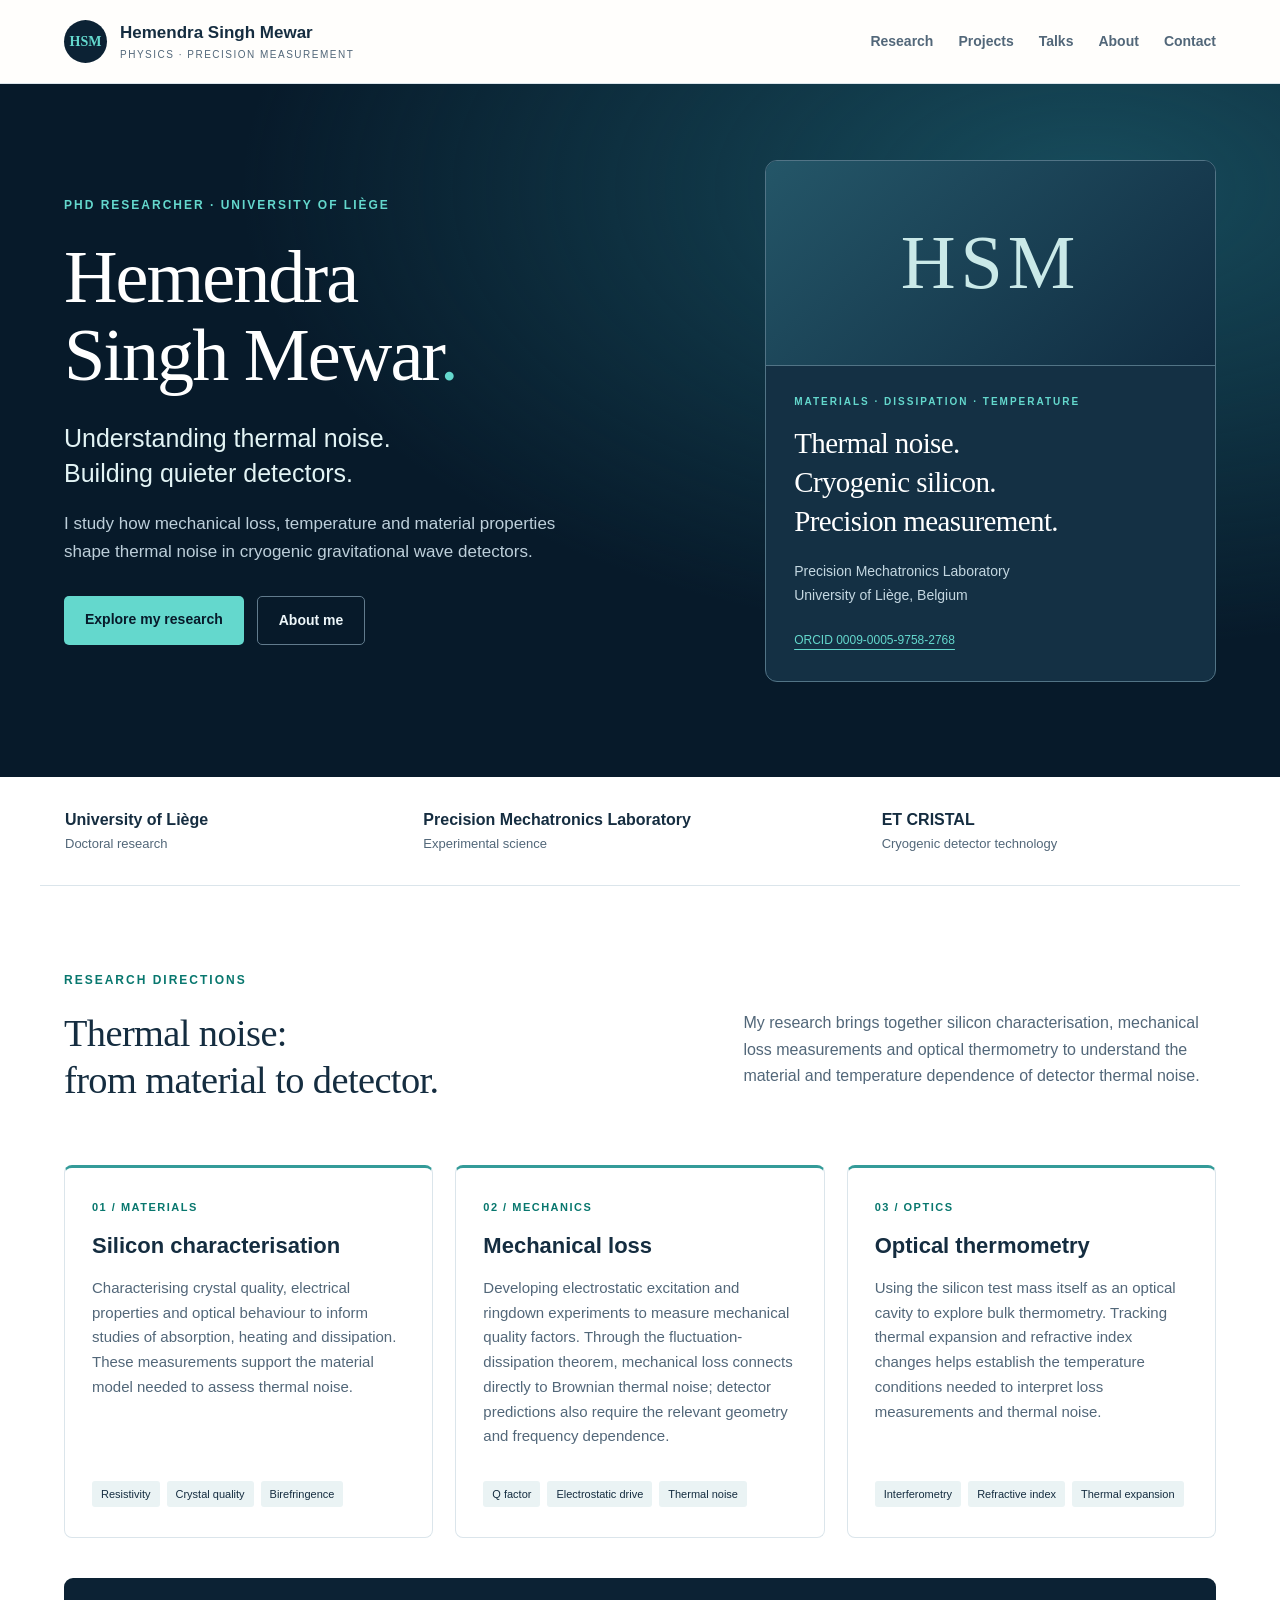
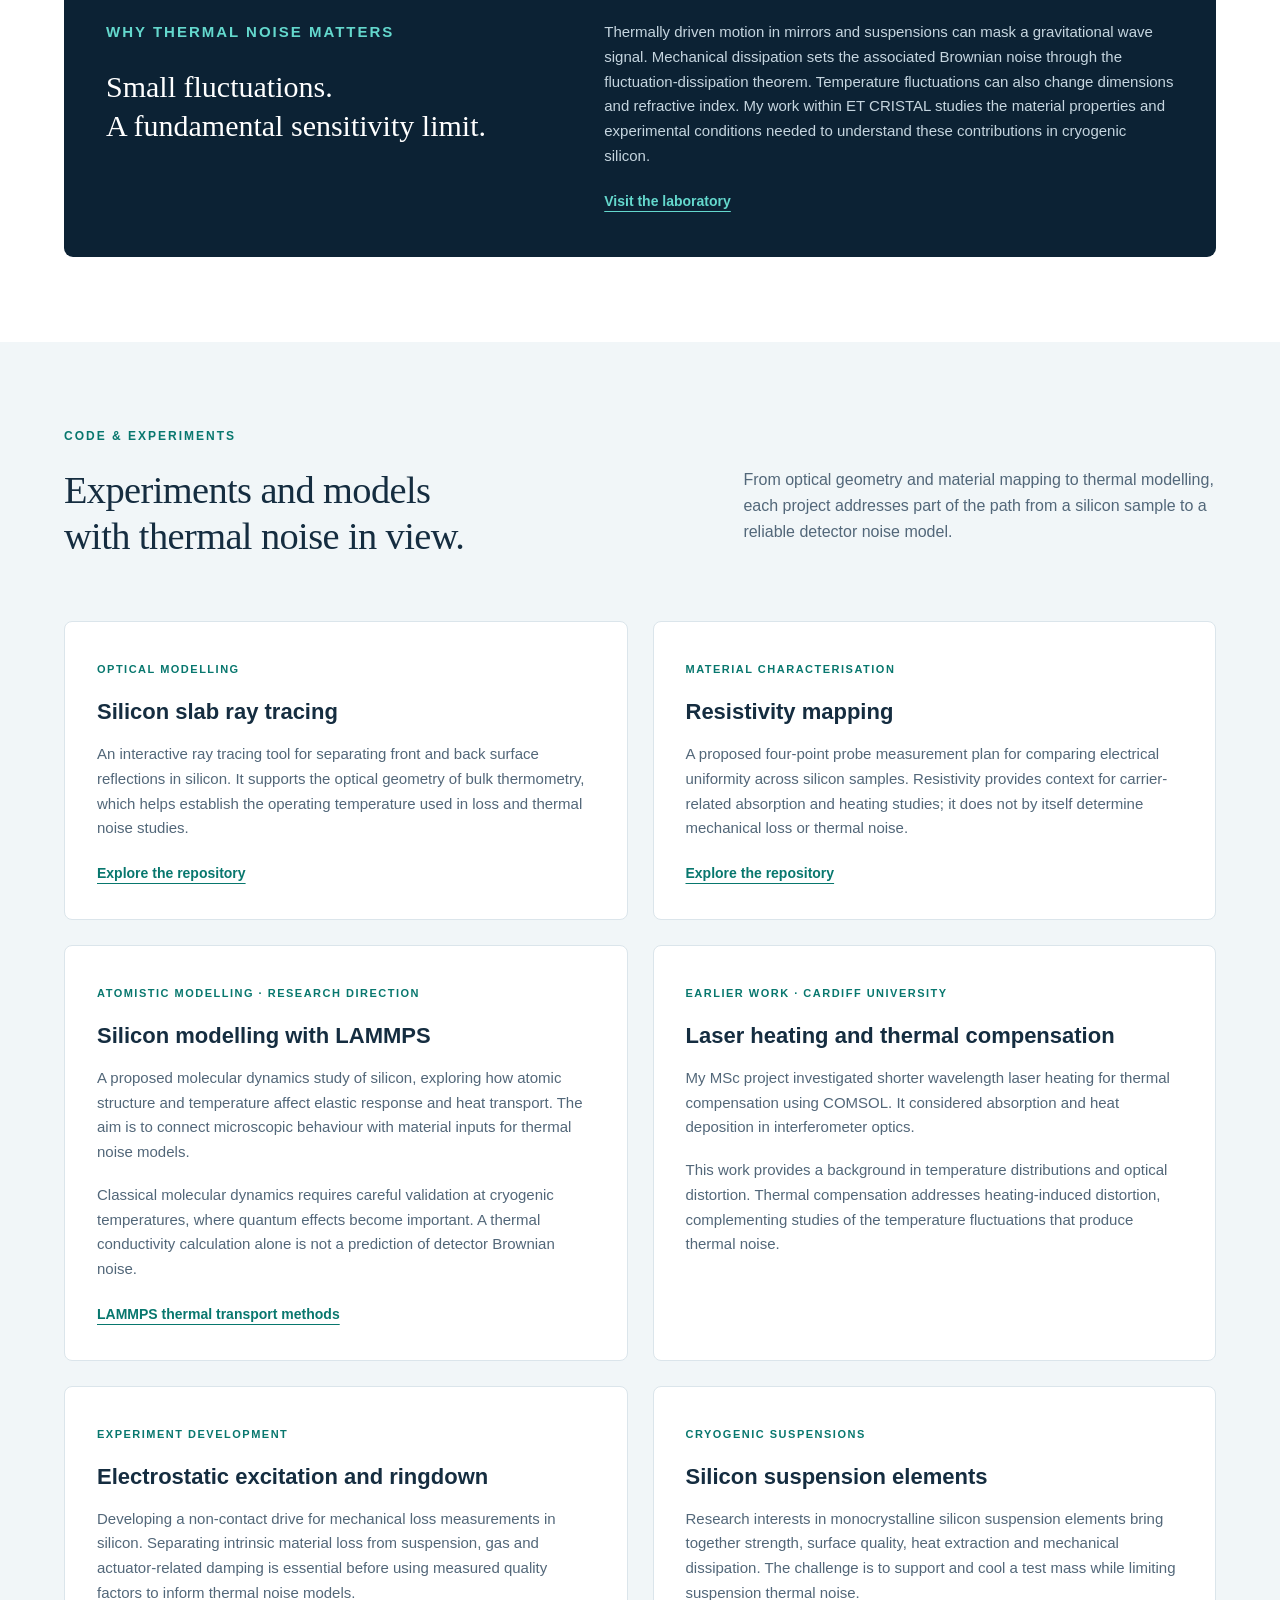
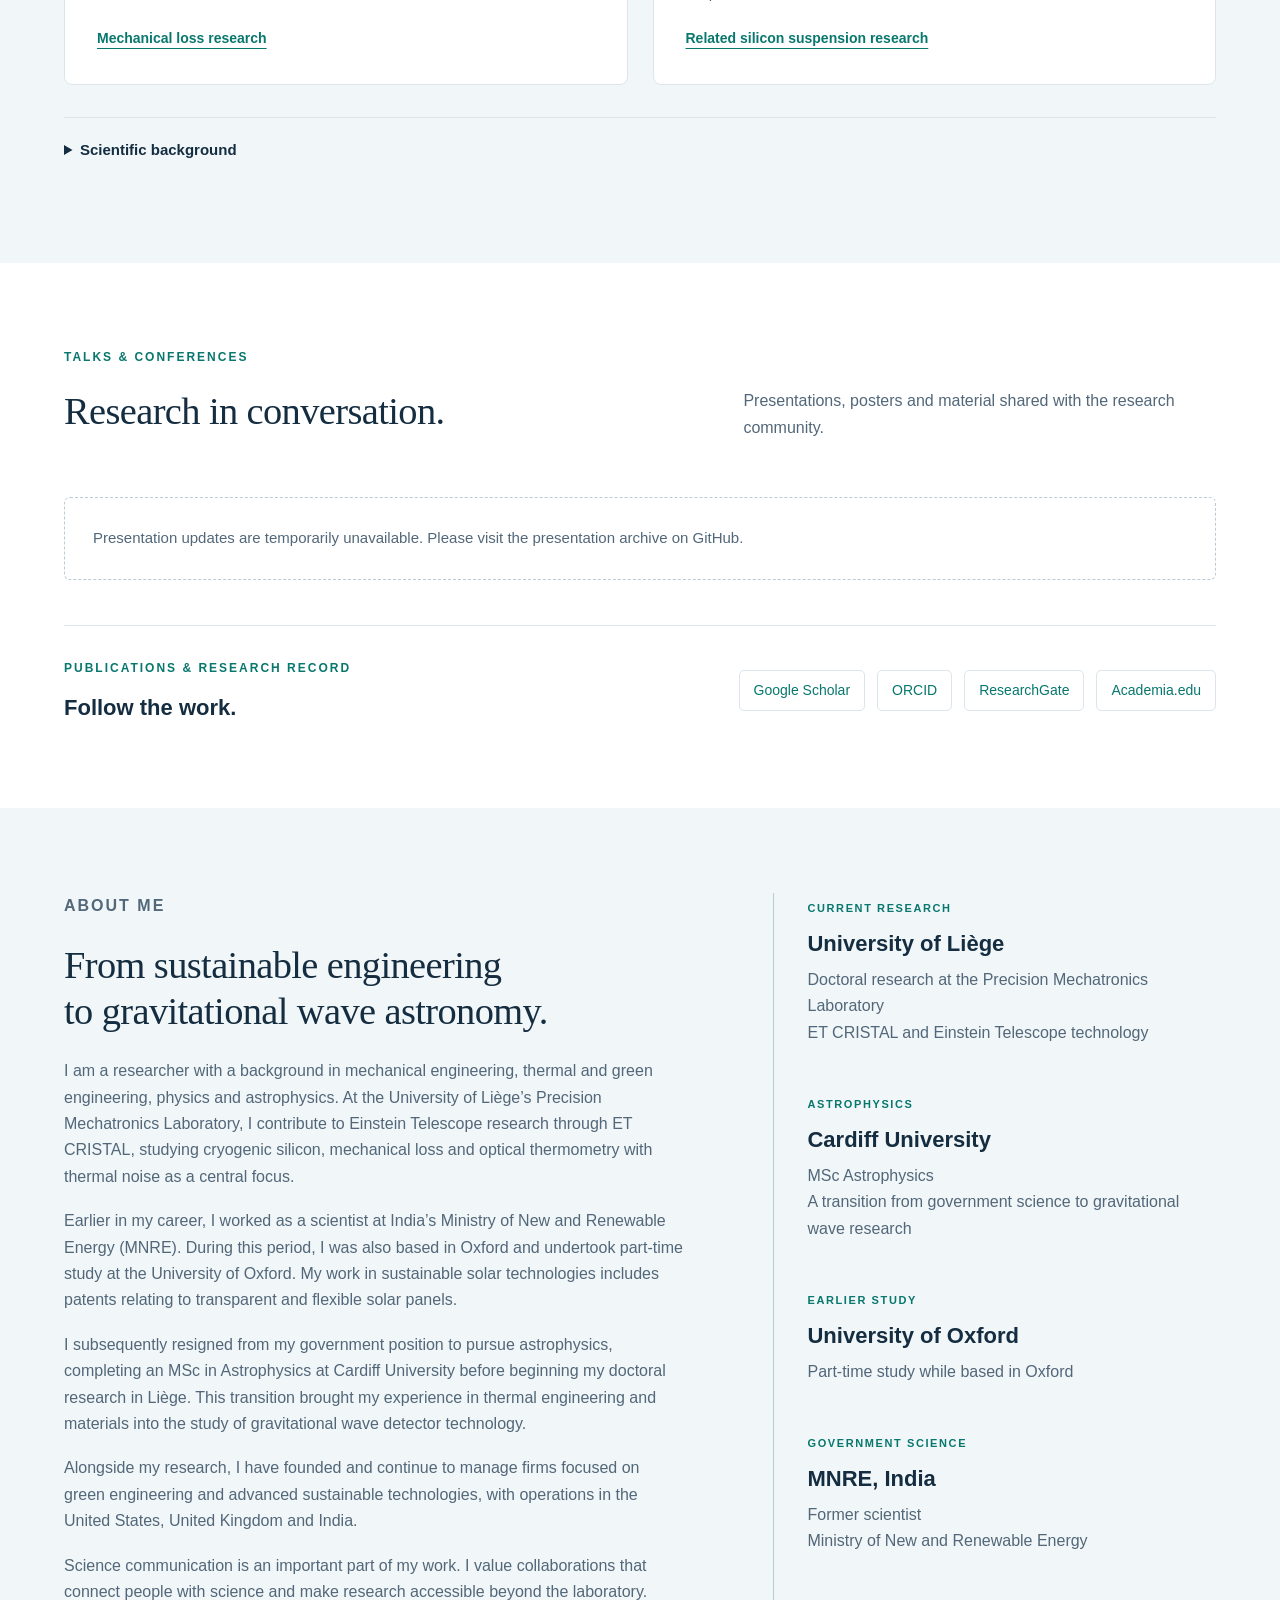
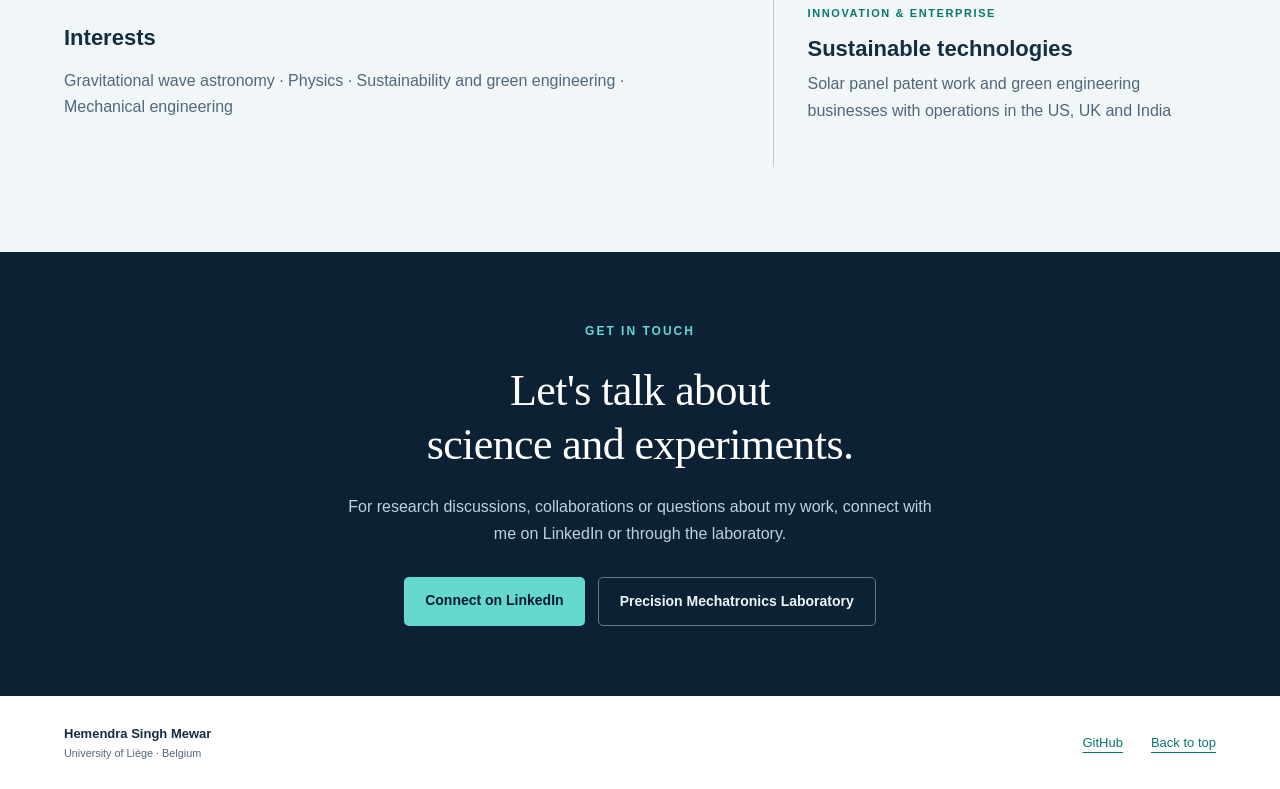
==== commit adce9396: "Expand biography with government science, Oxford study and sustainable engineering" ====
--- a/index.html
+++ b/index.html
@@ -20,6 +20,6 @@
 <article class="project"><span class="number">CRYOGENIC SUSPENSIONS</span><h3>Silicon suspension elements</h3><p>Research interests in monocrystalline silicon suspension elements bring together strength, surface quality, heat extraction and mechanical dissipation. The challenge is to support and cool a test mass while limiting suspension thermal noise.</p><a class="text-link" href="https://dcc.ligo.org/LIGO-P1500011/public">Related silicon suspension research</a></article></div><details class="research-reading"><summary>Scientific background</summary><p>Background literature and methods, separate from my own project outputs.</p><ul><li><a href="https://doi.org/10.1103/PhysRevD.42.2437">Saulson: Thermal noise in mechanical experiments</a></li><li><a href="https://arxiv.org/abs/gr-qc/9707013">Levin: Internal thermal noise in the LIGO test masses</a></li><li><a href="https://docs.lammps.org/latest/Howto_kappa.html">LAMMPS: thermal conductivity methods</a></li></ul></details></section>
 <section id="talks" class="section"><p class="eyebrow">TALKS &amp; CONFERENCES</p><div class="section-intro"><h2>Research in conversation.</h2><p>Presentations, posters and material shared with the research community.</p></div><div id="talk-list" class="talk-list"><p class="empty">Presentation summaries and slides will be added here.</p></div><noscript><p>Visit the <a href="https://github.com/Hemendra-singh-mewar/Hemendra-singh-mewar.github.io/tree/main/presentations">presentation archive</a> for available material.</p></noscript>
 <div class="publication-row"><div><p class="eyebrow">PUBLICATIONS &amp; RESEARCH RECORD</p><h3>Follow the work.</h3></div><div class="profile-links"><a href="https://scholar.google.com/citations?user=SB69VpgAAAAJ&amp;hl=en">Google Scholar</a><a href="https://orcid.org/0009-0005-9758-2768">ORCID</a><a href="https://www.researchgate.net/profile/Hemendra-Singh-Mewar">ResearchGate</a><a href="https://hemendrasingh.academia.edu/">Academia.edu</a></div></div></section>
-<section id="about" class="section tinted about"><div><p class="eyebrow">ABOUT ME</p><h2>Engineering foundations.<br>A physicist's curiosity.</h2><p>I am a PhD researcher at the University of Liège, working in the Precision Mechatronics Laboratory. My focus is on understanding thermal noise through silicon characterisation, mechanical loss measurements and precision thermometry for cryogenic gravitational wave detectors.</p><p>My background spans mechanical engineering, physics and astrophysics. I completed an MSc in Astrophysics at Cardiff University before beginning my doctoral research in Liège.</p><p>Across these projects, I connect physical models with practical measurements to understand how temperature, dissipation and material properties affect detector sensitivity.</p></div><div class="timeline"><article><span>CURRENT</span><h3>Doctoral research</h3><p>University of Liège<br>Precision Mechatronics Laboratory</p></article><article><span>ASTROPHYSICS</span><h3>MSc Astrophysics</h3><p>Cardiff University</p></article><article><span>FOUNDATIONS</span><h3>Engineering &amp; physics</h3><p>Mechanical engineering and postgraduate study in physics</p></article></div></section>
+<section id="about" class="section tinted about"><div><p class="eyebrow">ABOUT ME</p><h2>From sustainable engineering<br>to gravitational wave astronomy.</h2><p>I am a researcher with a background in mechanical engineering, thermal and green engineering, physics and astrophysics. At the University of Liège’s Precision Mechatronics Laboratory, I contribute to Einstein Telescope research through ET CRISTAL, studying cryogenic silicon, mechanical loss and optical thermometry with thermal noise as a central focus.</p><p>Earlier in my career, I worked as a scientist at India’s Ministry of New and Renewable Energy (MNRE). During this period, I was also based in Oxford and undertook part-time study at the University of Oxford. My work in sustainable solar technologies includes patents relating to transparent and flexible solar panels.</p><p>I subsequently resigned from my government position to pursue astrophysics, completing an MSc in Astrophysics at Cardiff University before beginning my doctoral research in Liège. This transition brought my experience in thermal engineering and materials into the study of gravitational wave detector technology.</p><p>Alongside my research, I have founded and continue to manage firms focused on green engineering and advanced sustainable technologies, with operations in the United States, United Kingdom and India.</p><p>Science communication is an important part of my work. I value collaborations that connect people with science and make research accessible beyond the laboratory.</p><h3>Interests</h3><p>Gravitational wave astronomy · Physics · Sustainability and green engineering · Mechanical engineering</p></div><div class="timeline"><article><span>CURRENT RESEARCH</span><h3>University of Liège</h3><p>Doctoral research at the Precision Mechatronics Laboratory<br>ET CRISTAL and Einstein Telescope technology</p></article><article><span>ASTROPHYSICS</span><h3>Cardiff University</h3><p>MSc Astrophysics<br>A transition from government science to gravitational wave research</p></article><article><span>EARLIER STUDY</span><h3>University of Oxford</h3><p>Part-time study while based in Oxford</p></article><article><span>GOVERNMENT SCIENCE</span><h3>MNRE, India</h3><p>Former scientist<br>Ministry of New and Renewable Energy</p></article><article><span>INNOVATION &amp; ENTERPRISE</span><h3>Sustainable technologies</h3><p>Solar panel patent work and green engineering businesses with operations in the US, UK and India</p></article></div></section>
 <section id="contact" class="contact"><p class="eyebrow">GET IN TOUCH</p><h2>Let's talk about<br>science and experiments.</h2><p>For research discussions, collaborations or questions about my work, connect with me on LinkedIn or through the laboratory.</p><div class="buttons"><a class="button primary" href="https://www.linkedin.com/in/hemendra-singh-mewar/">Connect on LinkedIn</a><a class="button ghost" href="https://www.pml.uliege.be/">Precision Mechatronics Laboratory</a></div></section>
 </main><footer><span>Hemendra Singh Mewar <small>University of Liège · Belgium</small></span><a href="https://github.com/Hemendra-singh-mewar">GitHub</a><a href="#home">Back to top</a></footer><script src="script.js" defer></script></body></html>
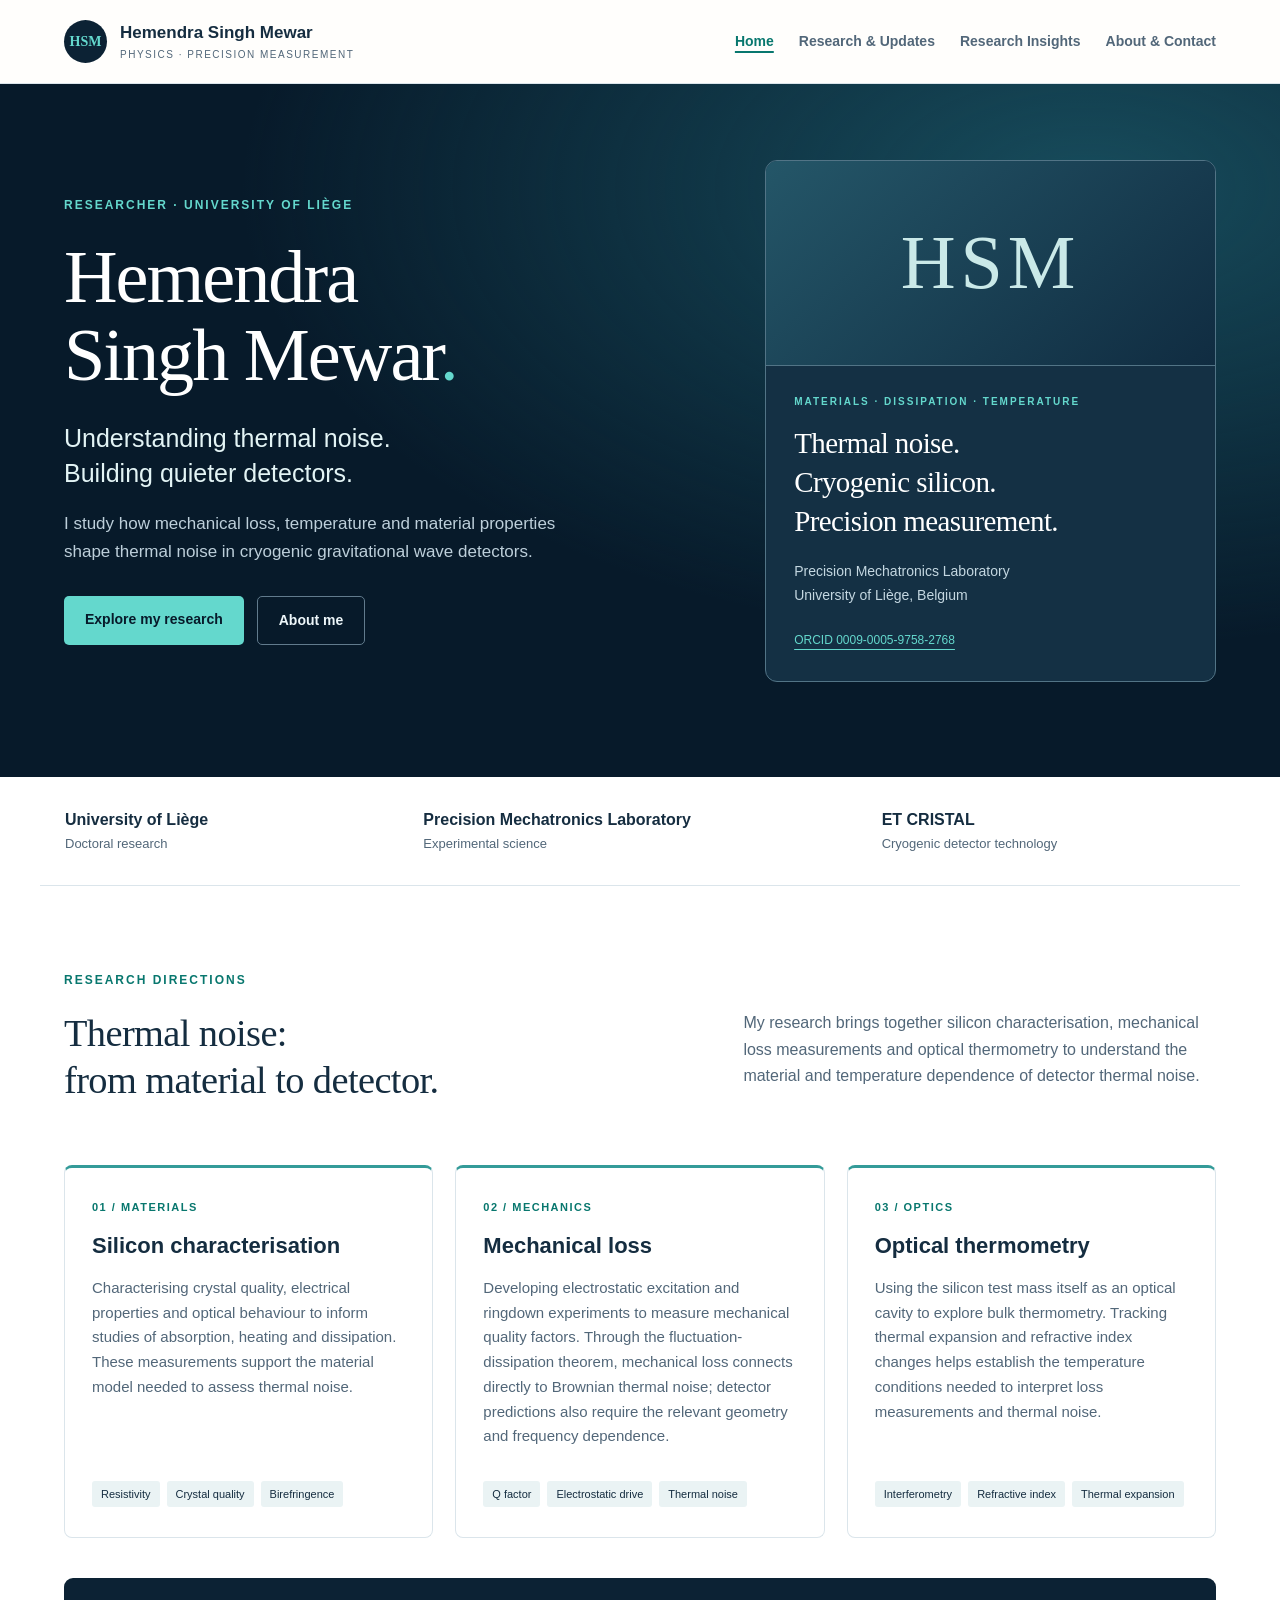
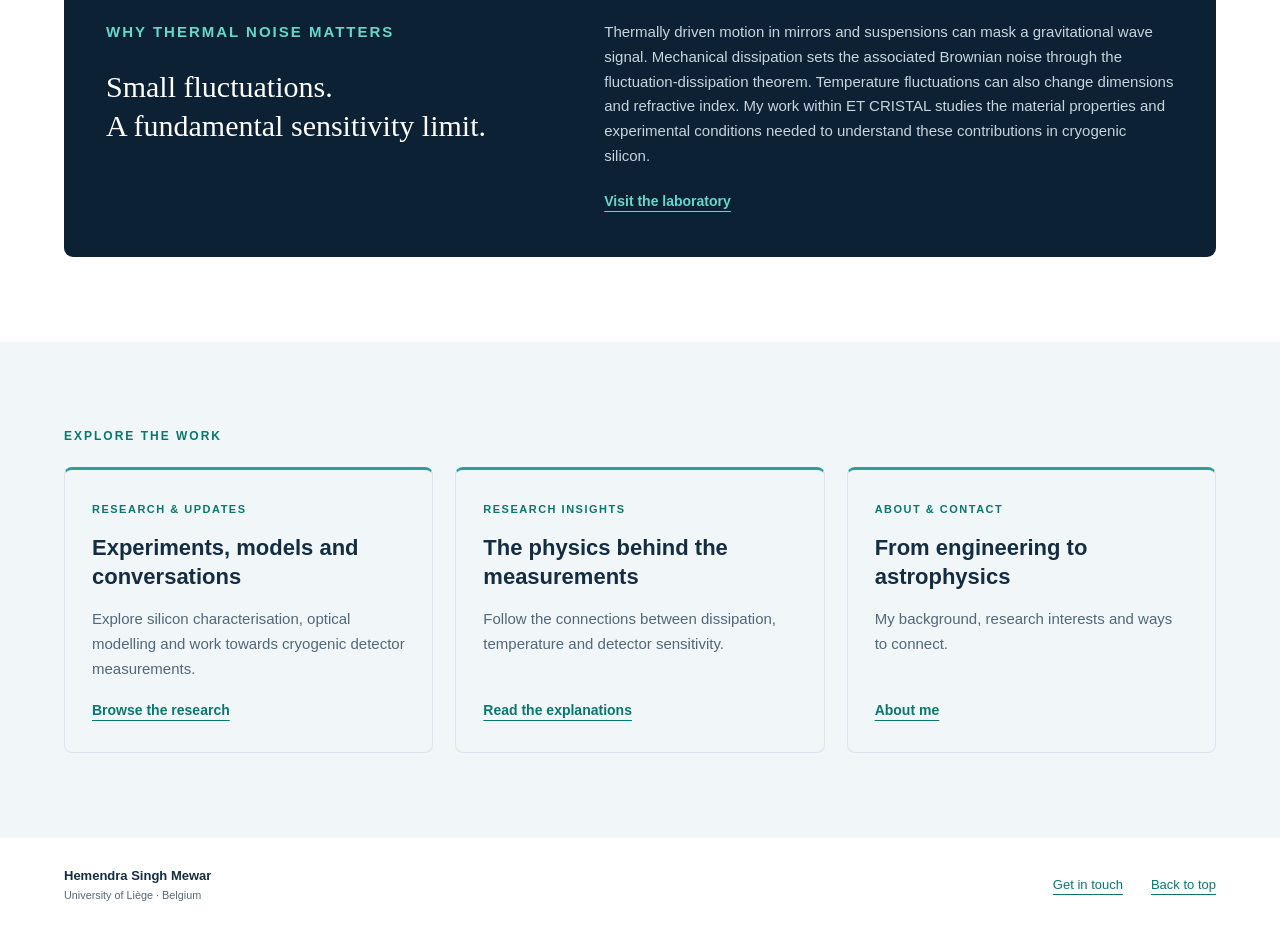
==== commit 857c3de6: "Organise academic website into pages and expand research portfolio" ====
--- a/index.html
+++ b/index.html
@@ -1,25 +1,55 @@
 <!doctype html>
-<html lang="en-GB"><head><meta charset="utf-8"><meta name="viewport" content="width=device-width,initial-scale=1"><title>Hemendra Singh Mewar | Thermal Noise &amp; Cryogenic Silicon</title><meta name="description" content="Hemendra Singh Mewar, PhD researcher at the University of Liège. Thermal noise, mechanical loss, cryogenic silicon and optical thermometry for gravitational wave detectors."><link rel="stylesheet" href="styles.css"><link rel="icon" href="favicon.svg" type="image/svg+xml"></head>
-<body><a class="skip" href="#main">Skip to content</a>
-<header><a class="brand" href="#home"><span class="monogram">HSM</span><span>Hemendra Singh Mewar<small>PHYSICS · PRECISION MEASUREMENT</small></span></a><nav aria-label="Main navigation"><a href="#research">Research</a><a href="#projects">Projects</a><a href="#talks">Talks</a><a href="#about">About</a><a href="#contact">Contact</a></nav></header>
-<main id="main">
-<section id="home" class="hero"><div class="hero-inner"><div><p class="eyebrow">PHD RESEARCHER · UNIVERSITY OF LIÈGE</p><h1>Hemendra<br>Singh Mewar<span class="period">.</span></h1><p class="hero-sub">Understanding thermal noise.<br>Building quieter detectors.</p><p class="hero-copy">I study how mechanical loss, temperature and material properties shape thermal noise in cryogenic gravitational wave detectors.</p><div class="buttons"><a class="button primary" href="#research">Explore my research</a><a class="button ghost" href="#about">About me</a></div></div>
-<aside class="profile"><div class="initials" aria-label="Hemendra Singh Mewar initials">HSM</div><div class="profile-copy"><p class="eyebrow">MATERIALS · DISSIPATION · TEMPERATURE</p><h2>Thermal noise.<br>Cryogenic silicon.<br>Precision measurement.</h2><p>Precision Mechatronics Laboratory<br>University of Liège, Belgium</p><a href="https://orcid.org/0009-0005-9758-2768">ORCID 0009-0005-9758-2768</a></div></aside></div></section>
-<div class="context-strip"><span>University of Liège<small>Doctoral research</small></span><span>Precision Mechatronics Laboratory<small>Experimental science</small></span><span>ET CRISTAL<small>Cryogenic detector technology</small></span></div>
-<section id="research" class="section"><p class="eyebrow">RESEARCH DIRECTIONS</p><div class="section-intro"><h2>Thermal noise:<br>from material to detector.</h2><p>My research brings together silicon characterisation, mechanical loss measurements and optical thermometry to understand the material and temperature dependence of detector thermal noise.</p></div><div class="cards">
+<html lang="en-GB"><head><meta charset="utf-8"><meta name="viewport" content="width=device-width,initial-scale=1"><title>Thermal Noise &amp; Cryogenic Silicon | Hemendra Singh Mewar</title><meta name="description" content="Hemendra Singh Mewar, PhD researcher at the University of Liège studying thermal noise and cryogenic silicon for gravitational wave detectors."><link rel="stylesheet" href="/styles.css"><link rel="icon" href="/favicon.svg" type="image/svg+xml">
+<link rel="canonical" href="https://hemendra-singh-mewar.github.io/">
+<meta property="og:type" content="profile">
+<meta property="og:title" content="Thermal Noise &amp; Cryogenic Silicon | Hemendra Singh Mewar">
+<meta property="og:description" content="Hemendra Singh Mewar, PhD researcher at the University of Liège studying thermal noise and cryogenic silicon for gravitational wave detectors.">
+<meta property="og:url" content="https://hemendra-singh-mewar.github.io/">
+<meta property="og:site_name" content="Hemendra Singh Mewar">
+<script type="application/ld+json">
+{
+  "@context": "https://schema.org",
+  "@type": "ProfilePage",
+  "@id": "https://hemendra-singh-mewar.github.io/#profile",
+  "url": "https://hemendra-singh-mewar.github.io/",
+  "name": "Hemendra Singh Mewar | Thermal Noise & Cryogenic Silicon",
+  "inLanguage": "en-GB",
+  "mainEntity": {
+    "@type": "Person",
+    "@id": "https://hemendra-singh-mewar.github.io/#person",
+    "name": "Hemendra Singh Mewar",
+    "url": "https://hemendra-singh-mewar.github.io/",
+    "jobTitle": "PhD researcher",
+    "affiliation": {
+      "@type": "CollegeOrUniversity",
+      "name": "University of Liège"
+    },
+    "description": "Researcher studying thermal noise, mechanical loss, cryogenic silicon and optical thermometry for gravitational wave detectors.",
+    "knowsAbout": [
+      "Thermal noise",
+      "Gravitational wave astronomy",
+      "Cryogenic silicon",
+      "Mechanical loss",
+      "Optical thermometry",
+      "Mechanical engineering",
+      "Sustainability and green engineering"
+    ],
+    "sameAs": [
+      "https://orcid.org/0009-0005-9758-2768",
+      "https://scholar.google.com/citations?user=SB69VpgAAAAJ&hl=en",
+      "https://www.researchgate.net/profile/Hemendra-Singh-Mewar",
+      "https://hemendrasingh.academia.edu/",
+      "https://www.linkedin.com/in/hemendra-singh-mewar/",
+      "https://github.com/Hemendra-singh-mewar"
+    ]
+  }
+}
+</script>
+<meta name="google-site-verification" content="JR2VQ8PAbptnk_IzZrtrrxwMQWZ6d4pefoogbYGWrGA" />
+</head>
+<body id="top"><a class="skip" href="#main">Skip to content</a><header><a class="brand" href="/"><span class="monogram">HSM</span><span>Hemendra Singh Mewar<small>PHYSICS · PRECISION MEASUREMENT</small></span></a><nav aria-label="Main navigation"><a href="/" aria-current="page">Home</a><a href="/research/">Research &amp; Updates</a><a href="/research-insights/">Research Insights</a><a href="/about/">About &amp; Contact</a></nav></header><main id="main"><section id="home" class="hero"><div class="hero-inner"><div><p class="eyebrow">RESEARCHER · UNIVERSITY OF LIÈGE</p><h1>Hemendra<br>Singh Mewar<span class="period">.</span></h1><p class="hero-sub">Understanding thermal noise.<br>Building quieter detectors.</p><p class="hero-copy">I study how mechanical loss, temperature and material properties shape thermal noise in cryogenic gravitational wave detectors.</p><div class="buttons"><a class="button primary" href="#research">Explore my research</a><a class="button ghost" href="/about/">About me</a></div></div>
+<aside class="profile"><div class="initials" aria-label="Hemendra Singh Mewar initials">HSM</div><div class="profile-copy"><p class="eyebrow">MATERIALS · DISSIPATION · TEMPERATURE</p><h2>Thermal noise.<br>Cryogenic silicon.<br>Precision measurement.</h2><p>Precision Mechatronics Laboratory<br>University of Liège, Belgium</p><a href="https://orcid.org/0009-0005-9758-2768">ORCID 0009-0005-9758-2768</a></div></aside></div></section><div class="context-strip"><span>University of Liège<small>Doctoral research</small></span><span>Precision Mechatronics Laboratory<small>Experimental science</small></span><span>ET CRISTAL<small>Cryogenic detector technology</small></span></div><section id="research" class="section"><p class="eyebrow">RESEARCH DIRECTIONS</p><div class="section-intro"><h2>Thermal noise:<br>from material to detector.</h2><p>My research brings together silicon characterisation, mechanical loss measurements and optical thermometry to understand the material and temperature dependence of detector thermal noise.</p></div><div class="cards">
 <article class="card"><span class="number">01 / MATERIALS</span><h3>Silicon characterisation</h3><p>Characterising crystal quality, electrical properties and optical behaviour to inform studies of absorption, heating and dissipation. These measurements support the material model needed to assess thermal noise.</p><div class="tags"><span>Resistivity</span><span>Crystal quality</span><span>Birefringence</span></div></article>
 <article class="card"><span class="number">02 / MECHANICS</span><h3>Mechanical loss</h3><p>Developing electrostatic excitation and ringdown experiments to measure mechanical quality factors. Through the fluctuation-dissipation theorem, mechanical loss connects directly to Brownian thermal noise; detector predictions also require the relevant geometry and frequency dependence.</p><div class="tags"><span>Q factor</span><span>Electrostatic drive</span><span>Thermal noise</span></div></article>
 <article class="card"><span class="number">03 / OPTICS</span><h3>Optical thermometry</h3><p>Using the silicon test mass itself as an optical cavity to explore bulk thermometry. Tracking thermal expansion and refractive index changes helps establish the temperature conditions needed to interpret loss measurements and thermal noise.</p><div class="tags"><span>Interferometry</span><span>Refractive index</span><span>Thermal expansion</span></div></article></div>
-<div class="feature"><div><p class="eyebrow">WHY THERMAL NOISE MATTERS</p><h3>Small fluctuations.<br>A fundamental sensitivity limit.</h3></div><div><p>Thermally driven motion in mirrors and suspensions can mask a gravitational wave signal. Mechanical dissipation sets the associated Brownian noise through the fluctuation-dissipation theorem. Temperature fluctuations can also change dimensions and refractive index. My work within ET CRISTAL studies the material properties and experimental conditions needed to understand these contributions in cryogenic silicon.</p><a class="text-link" href="https://www.pml.uliege.be/">Visit the laboratory</a></div></div></section>
-<section id="projects" class="section tinted"><p class="eyebrow">CODE &amp; EXPERIMENTS</p><div class="section-intro"><h2>Experiments and models<br>with thermal noise in view.</h2><p>From optical geometry and material mapping to thermal modelling, each project addresses part of the path from a silicon sample to a reliable detector noise model.</p></div><div class="project-grid">
-<article class="project"><span class="number">OPTICAL MODELLING</span><h3>Silicon slab ray tracing</h3><p>An interactive ray tracing tool for separating front and back surface reflections in silicon. It supports the optical geometry of bulk thermometry, which helps establish the operating temperature used in loss and thermal noise studies.</p><a class="text-link" href="https://github.com/Hemendra-singh-mewar/silicon-slab-ray-tracing-simulator">Explore the repository</a></article>
-<article class="project"><span class="number">MATERIAL CHARACTERISATION</span><h3>Resistivity mapping</h3><p>A proposed four-point probe measurement plan for comparing electrical uniformity across silicon samples. Resistivity provides context for carrier-related absorption and heating studies; it does not by itself determine mechanical loss or thermal noise.</p><a class="text-link" href="https://github.com/Hemendra-singh-mewar/Resistivity_Measurement">Explore the repository</a></article>
-<article class="project"><span class="number">ATOMISTIC MODELLING · RESEARCH DIRECTION</span><h3>Silicon modelling with LAMMPS</h3><p>A proposed molecular dynamics study of silicon, exploring how atomic structure and temperature affect elastic response and heat transport. The aim is to connect microscopic behaviour with material inputs for thermal noise models.</p><p>Classical molecular dynamics requires careful validation at cryogenic temperatures, where quantum effects become important. A thermal conductivity calculation alone is not a prediction of detector Brownian noise.</p><a class="text-link" href="https://docs.lammps.org/latest/Howto_kappa.html">LAMMPS thermal transport methods</a></article>
-<article class="project"><span class="number">EARLIER WORK · CARDIFF UNIVERSITY</span><h3>Laser heating and thermal compensation</h3><p>My MSc project investigated shorter wavelength laser heating for thermal compensation using COMSOL. It considered absorption and heat deposition in interferometer optics.</p><p>This work provides a background in temperature distributions and optical distortion. Thermal compensation addresses heating-induced distortion, complementing studies of the temperature fluctuations that produce thermal noise.</p></article>
-<article class="project"><span class="number">EXPERIMENT DEVELOPMENT</span><h3>Electrostatic excitation and ringdown</h3><p>Developing a non-contact drive for mechanical loss measurements in silicon. Separating intrinsic material loss from suspension, gas and actuator-related damping is essential before using measured quality factors to inform thermal noise models.</p><a class="text-link" href="#research">Mechanical loss research</a></article>
-<article class="project"><span class="number">CRYOGENIC SUSPENSIONS</span><h3>Silicon suspension elements</h3><p>Research interests in monocrystalline silicon suspension elements bring together strength, surface quality, heat extraction and mechanical dissipation. The challenge is to support and cool a test mass while limiting suspension thermal noise.</p><a class="text-link" href="https://dcc.ligo.org/LIGO-P1500011/public">Related silicon suspension research</a></article></div><details class="research-reading"><summary>Scientific background</summary><p>Background literature and methods, separate from my own project outputs.</p><ul><li><a href="https://doi.org/10.1103/PhysRevD.42.2437">Saulson: Thermal noise in mechanical experiments</a></li><li><a href="https://arxiv.org/abs/gr-qc/9707013">Levin: Internal thermal noise in the LIGO test masses</a></li><li><a href="https://docs.lammps.org/latest/Howto_kappa.html">LAMMPS: thermal conductivity methods</a></li></ul></details></section>
-<section id="talks" class="section"><p class="eyebrow">TALKS &amp; CONFERENCES</p><div class="section-intro"><h2>Research in conversation.</h2><p>Presentations, posters and material shared with the research community.</p></div><div id="talk-list" class="talk-list"><p class="empty">Presentation summaries and slides will be added here.</p></div><noscript><p>Visit the <a href="https://github.com/Hemendra-singh-mewar/Hemendra-singh-mewar.github.io/tree/main/presentations">presentation archive</a> for available material.</p></noscript>
-<div class="publication-row"><div><p class="eyebrow">PUBLICATIONS &amp; RESEARCH RECORD</p><h3>Follow the work.</h3></div><div class="profile-links"><a href="https://scholar.google.com/citations?user=SB69VpgAAAAJ&amp;hl=en">Google Scholar</a><a href="https://orcid.org/0009-0005-9758-2768">ORCID</a><a href="https://www.researchgate.net/profile/Hemendra-Singh-Mewar">ResearchGate</a><a href="https://hemendrasingh.academia.edu/">Academia.edu</a></div></div></section>
-<section id="about" class="section tinted about"><div><p class="eyebrow">ABOUT ME</p><h2>From sustainable engineering<br>to gravitational wave astronomy.</h2><p>I am a researcher with a background in mechanical engineering, thermal and green engineering, physics and astrophysics. At the University of Liège’s Precision Mechatronics Laboratory, I contribute to Einstein Telescope research through ET CRISTAL, studying cryogenic silicon, mechanical loss and optical thermometry with thermal noise as a central focus.</p><p>Earlier in my career, I worked as a scientist at India’s Ministry of New and Renewable Energy (MNRE). During this period, I was also based in Oxford and undertook part-time study at the University of Oxford. My work in sustainable solar technologies includes patents relating to transparent and flexible solar panels.</p><p>I subsequently resigned from my government position to pursue astrophysics, completing an MSc in Astrophysics at Cardiff University before beginning my doctoral research in Liège. This transition brought my experience in thermal engineering and materials into the study of gravitational wave detector technology.</p><p>Alongside my research, I have founded and continue to manage firms focused on green engineering and advanced sustainable technologies, with operations in the United States, United Kingdom and India.</p><p>Science communication is an important part of my work. I value collaborations that connect people with science and make research accessible beyond the laboratory.</p><h3>Interests</h3><p>Gravitational wave astronomy · Physics · Sustainability and green engineering · Mechanical engineering</p></div><div class="timeline"><article><span>CURRENT RESEARCH</span><h3>University of Liège</h3><p>Doctoral research at the Precision Mechatronics Laboratory<br>ET CRISTAL and Einstein Telescope technology</p></article><article><span>ASTROPHYSICS</span><h3>Cardiff University</h3><p>MSc Astrophysics<br>A transition from government science to gravitational wave research</p></article><article><span>EARLIER STUDY</span><h3>University of Oxford</h3><p>Part-time study while based in Oxford</p></article><article><span>GOVERNMENT SCIENCE</span><h3>MNRE, India</h3><p>Former scientist<br>Ministry of New and Renewable Energy</p></article><article><span>INNOVATION &amp; ENTERPRISE</span><h3>Sustainable technologies</h3><p>Solar panel patent work and green engineering businesses with operations in the US, UK and India</p></article></div></section>
-<section id="contact" class="contact"><p class="eyebrow">GET IN TOUCH</p><h2>Let's talk about<br>science and experiments.</h2><p>For research discussions, collaborations or questions about my work, connect with me on LinkedIn or through the laboratory.</p><div class="buttons"><a class="button primary" href="https://www.linkedin.com/in/hemendra-singh-mewar/">Connect on LinkedIn</a><a class="button ghost" href="https://www.pml.uliege.be/">Precision Mechatronics Laboratory</a></div></section>
-</main><footer><span>Hemendra Singh Mewar <small>University of Liège · Belgium</small></span><a href="https://github.com/Hemendra-singh-mewar">GitHub</a><a href="#home">Back to top</a></footer><script src="script.js" defer></script></body></html>+<div class="feature"><div><p class="eyebrow">WHY THERMAL NOISE MATTERS</p><h3>Small fluctuations.<br>A fundamental sensitivity limit.</h3></div><div><p>Thermally driven motion in mirrors and suspensions can mask a gravitational wave signal. Mechanical dissipation sets the associated Brownian noise through the fluctuation-dissipation theorem. Temperature fluctuations can also change dimensions and refractive index. My work within ET CRISTAL studies the material properties and experimental conditions needed to understand these contributions in cryogenic silicon.</p><a class="text-link" href="https://www.pml.uliege.be/">Visit the laboratory</a></div></div></section><section class="section tinted"><p class="eyebrow">EXPLORE THE WORK</p><div class="cards"><article class="card"><span class="number">RESEARCH &amp; UPDATES</span><h3>Experiments, models and conversations</h3><p>Explore silicon characterisation, optical modelling and work towards cryogenic detector measurements.</p><a class="text-link" href="/research/">Browse the research</a></article><article class="card"><span class="number">RESEARCH INSIGHTS</span><h3>The physics behind the measurements</h3><p>Follow the connections between dissipation, temperature and detector sensitivity.</p><a class="text-link" href="/research-insights/">Read the explanations</a></article><article class="card"><span class="number">ABOUT &amp; CONTACT</span><h3>From engineering to astrophysics</h3><p>My background, research interests and ways to connect.</p><a class="text-link" href="/about/">About me</a></article></div></section></main><footer><span>Hemendra Singh Mewar<small>University of Liège · Belgium</small></span><a href="/about/#contact">Get in touch</a><a href="#top">Back to top</a></footer><script src="/script.js" defer></script></body></html>
--- a/styles.css
+++ b/styles.css
@@ -1,2 +1,4 @@
 :root{--navy:#0c2234;--deep:#071a2a;--ink:#152d40;--muted:#526779;--teal:#64d8cd;--blue:#08776e;--line:#dbe5eb;--pale:#f1f6f8}*{box-sizing:border-box}html{scroll-behavior:smooth;scroll-padding-top:110px}body{margin:0;font-family:Inter,Arial,sans-serif;font-size:17px;line-height:1.65;color:var(--ink);background:white}a{color:var(--blue);text-underline-offset:5px}a:hover{text-decoration:underline}a:focus-visible{outline:3px solid #df903e;outline-offset:6px}header{position:sticky;top:0;z-index:5;display:flex;align-items:center;justify-content:space-between;gap:25px;padding:19px max(5vw,24px);background:#fffefc;border-bottom:1px solid var(--line)}.brand{display:flex;align-items:center;gap:13px;color:var(--ink);font-weight:700;text-decoration:none;font-size:17px}.brand small{display:block;font-size:10px;letter-spacing:1.5px;font-weight:500;color:var(--muted)}.monogram{display:grid;place-items:center;background:var(--navy);color:var(--teal);width:43px;height:43px;border-radius:50%;font-family:Georgia,serif;font-size:18px}nav{display:flex;gap:25px}nav a{text-decoration:none;font-size:14px;font-weight:600;color:var(--muted)}.hero{color:white;background:radial-gradient(ellipse at 85% 15%,#174c5c 0,transparent 55%),var(--deep);padding:76px max(5vw,24px) 95px}.hero-inner{max-width:1200px;margin:auto;display:grid;grid-template-columns:1.4fr 1fr;gap:70px;align-items:center}.eyebrow{font-size:12px;letter-spacing:2px;font-weight:700;color:var(--blue);margin:0 0 22px}.hero .eyebrow,.contact .eyebrow,.feature .eyebrow{color:var(--teal)}h1{font-family:Georgia,serif;font-size:clamp(45px,5.8vw,80px);font-weight:400;line-height:1.06;letter-spacing:-2px;margin:0 0 26px}.period{color:var(--teal)}.hero-sub{font-size:25px;line-height:1.4;color:#e3f4f5;font-weight:500;margin-bottom:19px}.hero-copy{max-width:510px;color:#bdcfda;font-size:17px}.buttons{display:flex;flex-wrap:wrap;gap:13px;margin-top:30px}.button{padding:12px 21px;border-radius:5px;text-decoration:none;font-size:14px;font-weight:700;display:inline-block}.button:hover{filter:brightness(1.08);text-decoration:none}.primary{background:var(--teal);color:var(--deep)}.ghost{border:1px solid #617b8d;color:#edf6f9}.profile{border:1px solid #527486;border-radius:12px;overflow:hidden;background:#143044}.initials{height:205px;display:grid;place-items:center;font-family:Georgia,serif;font-size:90px;letter-spacing:10px;background:linear-gradient(140deg,#245668,#102c41);color:#cae9e8;border-bottom:1px solid #527486}.profile-copy{padding:28px}.profile-copy .eyebrow{font-size:10px;margin-bottom:14px}.profile h2{font:normal 29px/1.35 Georgia,serif;margin:0 0 19px}.profile p{font-size:14px;color:#c4d7e1}.profile a{font-size:12px;color:var(--teal)}.context-strip{margin:0 auto;max-width:1200px;display:grid;grid-template-columns:1fr 1.3fr 1fr;padding:30px 25px;border-bottom:1px solid var(--line);gap:25px}.context-strip span{font-size:16px;font-weight:700}.context-strip small{display:block;color:var(--muted);font-weight:400;font-size:13px}.section{padding:85px max(5vw,24px)}.section>*{max-width:1200px;margin-left:auto;margin-right:auto}.section>.eyebrow{margin-bottom:20px}h2{font:normal clamp(30px,3vw,42px)/1.22 Georgia,serif;letter-spacing:-.6px;margin:0 0 23px}h3{font-size:22px;line-height:1.35;margin:15px 0}p{margin:0 0 18px}.section-intro{display:grid;grid-template-columns:1.3fr 1fr;gap:65px;align-items:start;margin-bottom:38px}.section-intro p{color:var(--muted);font-size:16px}.cards{display:grid;grid-template-columns:repeat(3,1fr);gap:22px}.card{border:1px solid var(--line);border-radius:8px;padding:30px 27px;display:flex;flex-direction:column;border-top:3px solid #349b99}.number{font-size:11px;letter-spacing:1.5px;color:var(--blue);font-weight:700}.card p,.project p{font-size:15px;color:var(--muted)}.tags{display:flex;gap:7px;flex-wrap:wrap;margin-top:auto;padding-top:14px}.tags span{font-size:11px;background:#eaf3f4;padding:4px 9px;border-radius:3px}.feature{display:grid;grid-template-columns:1fr 1.3fr;gap:60px;background:var(--navy);color:white;border-radius:9px;padding:42px;margin-top:40px}.feature h3{font:normal 30px/1.3 Georgia,serif}.feature p{color:#c5d5df;font-size:15px}.feature .text-link{color:var(--teal)}.text-link{font-size:14px;font-weight:700}.tinted{background:var(--pale)}.project-grid{display:grid;grid-template-columns:1fr 1fr;gap:25px}.project{background:white;border:1px solid var(--line);padding:32px;border-radius:8px}.publication-row{border-top:1px solid var(--line);padding-top:33px;margin-top:45px;display:flex;gap:35px;justify-content:space-between;align-items:center}.publication-row .eyebrow{margin:0}.publication-row h3{margin-bottom:0}.profile-links{display:flex;gap:12px;flex-wrap:wrap}.profile-links a{border:1px solid var(--line);border-radius:5px;padding:8px 14px;font-size:14px;text-decoration:none}.profile-links a:hover{background:var(--pale)}.empty{padding:28px;border:1px dashed #bacbd5;border-radius:6px;color:var(--muted);font-size:15px}.talk{border-bottom:1px solid var(--line);padding:25px 0}.talk time{font-size:14px;color:var(--muted)}.talk img{width:100%;max-width:600px;border-radius:7px}.about{display:grid;grid-template-columns:1.4fr 1fr;gap:90px}.about p{font-size:16px;color:var(--muted)}.timeline{border-left:1px solid #b8ccd6;padding-left:33px}.timeline article{padding-bottom:25px}.timeline span{font-size:11px;letter-spacing:1.6px;color:var(--blue);font-weight:700}.timeline h3{margin:8px 0}.contact{background:var(--navy);color:white;padding:70px max(5vw,24px);text-align:center}.contact p:not(.eyebrow){max-width:590px;margin:auto;color:#bed2de;font-size:16px}.contact h2{font-size:44px}.contact .buttons{justify-content:center}footer{display:flex;align-items:center;gap:28px;padding:27px max(5vw,24px);font-size:13px}footer span{margin-right:auto;font-weight:700}footer small{display:block;font-weight:400;color:var(--muted)}.skip{position:absolute;top:-100px;left:10px;padding:12px;background:white;z-index:10}.skip:focus{top:5px}@media(min-width:1500px){.section{padding-left:calc((100vw - 1200px)/2);padding-right:calc((100vw - 1200px)/2)}}@media(max-width:850px){header{position:relative;flex-wrap:wrap}nav{gap:20px;flex-wrap:wrap}.hero{padding-top:45px}.hero-inner{gap:30px;grid-template-columns:1.2fr 1fr}h1{font-size:49px}.cards{grid-template-columns:1fr}.section-intro{gap:25px}.about{gap:35px}.context-strip{padding:25px}.feature{gap:30px;padding:30px}.publication-row{display:block}.profile-links{margin-top:20px}}@media(max-width:600px){body{font-size:16px}header{padding:16px 20px}nav{gap:20px}nav a{font-size:13px}.hero-inner,.section-intro,.feature,.project-grid,.about{grid-template-columns:1fr}.hero{padding:38px 22px}.hero-inner{gap:35px}.hero-sub{font-size:22px}.profile{display:grid;grid-template-columns:85px 1fr}.initials{height:100%;font-size:28px;letter-spacing:0;border-bottom:0}.profile-copy{padding:22px}.profile h2{font-size:23px}.context-strip{grid-template-columns:1fr;gap:15px}.context-strip span{font-size:14px}.section{padding:50px 22px}.section-intro{gap:0}.feature{gap:10px}.contact{padding:50px 22px}.contact h2{font-size:34px}footer{flex-wrap:wrap;gap:15px}footer span{width:100%}}@media(prefers-reduced-motion:reduce){html{scroll-behavior:auto}}
 .monogram{font-size:14px;flex-shrink:0}.initials{font-size:76px;letter-spacing:5px}.research-reading{margin-top:32px;border-top:1px solid var(--line);padding-top:20px;color:var(--muted);font-size:15px}.research-reading summary{cursor:pointer;font-weight:700;color:var(--ink);margin-bottom:16px}@media(max-width:600px){.initials{font-size:24px;letter-spacing:0}}
+
+nav a[aria-current="page"]{color:var(--blue);text-decoration:underline;text-decoration-thickness:2px}.page-heading{background:var(--deep);color:white;padding:70px max(5vw,24px)}.page-heading>div{max-width:1200px;margin:auto}.page-heading .eyebrow{color:var(--teal)}.page-heading h1{font-size:clamp(36px,5vw,64px);max-width:950px;line-height:1.12}.page-heading p:last-child{max-width:730px;color:#c5d5df}.reading-column{max-width:800px}.explainer{padding:20px 0 44px;margin-bottom:36px;border-bottom:1px solid var(--line);scroll-margin-top:110px}.explainer p{color:var(--muted)}.card h2{font-size:28px}.card .text-link{margin-top:auto}.page-heading+.about{padding-top:65px}@media(max-width:600px){.page-heading{padding:42px 22px}nav{gap:12px 18px}.explainer{scroll-margin-top:24px}}
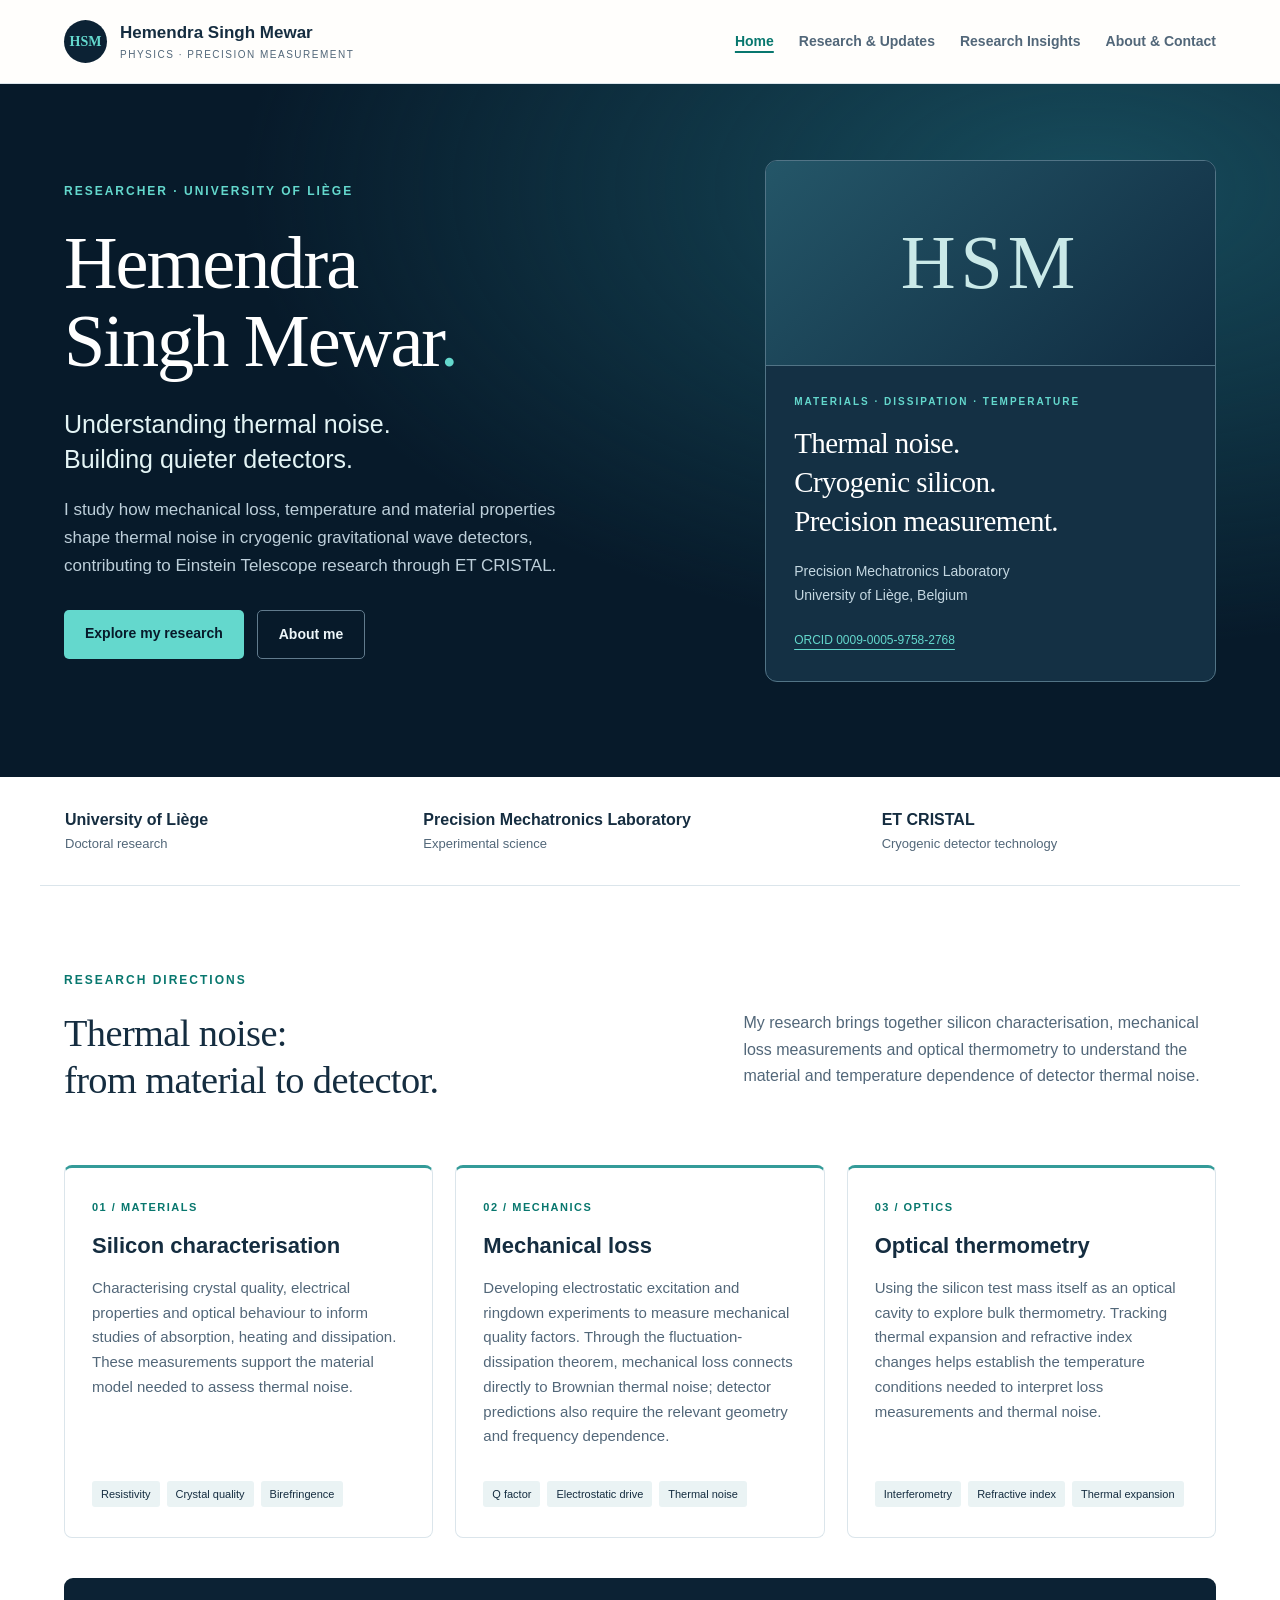
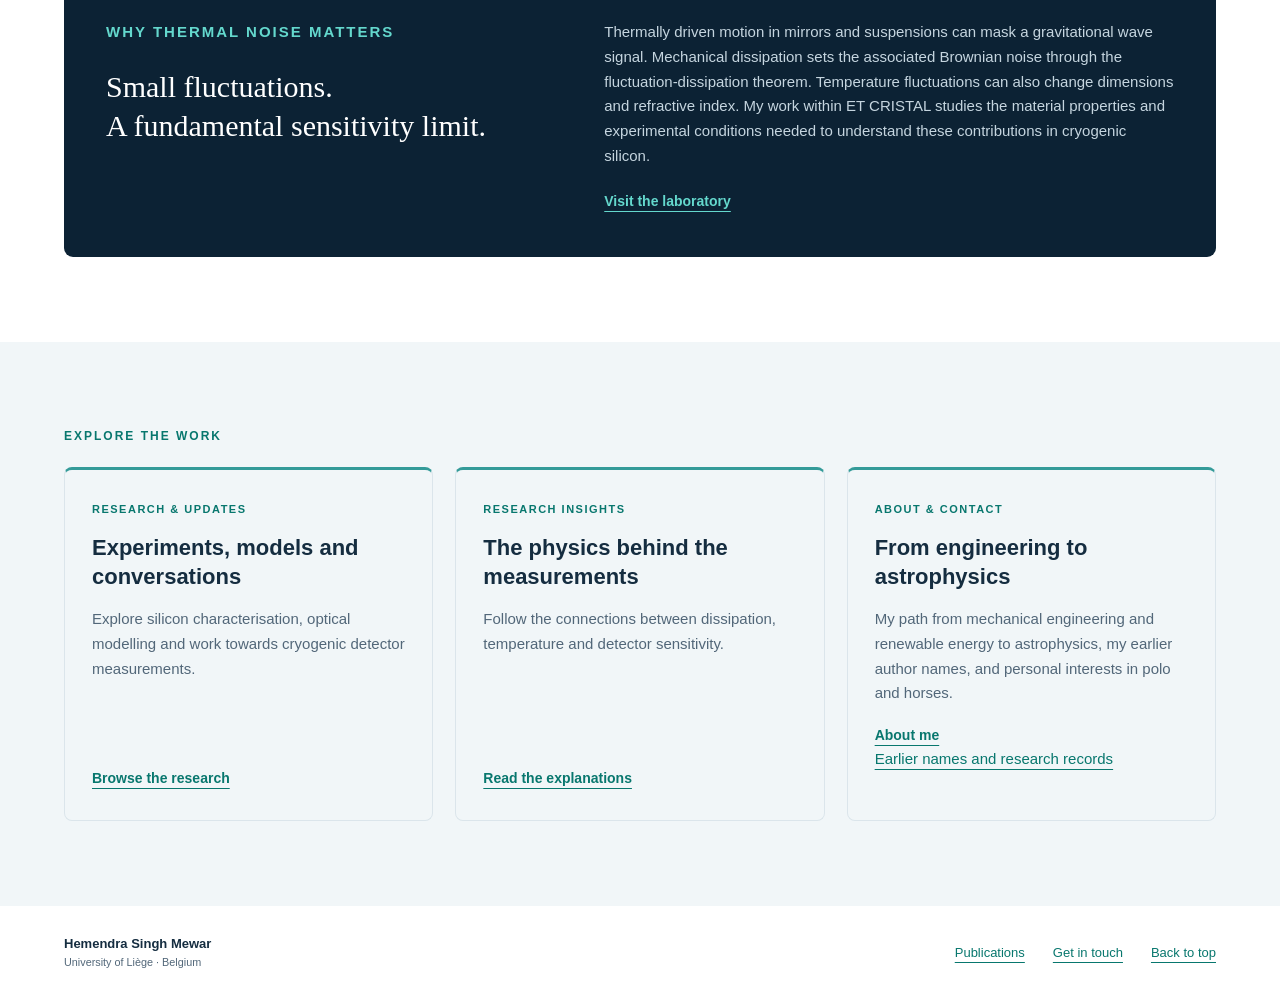
==== commit be80e910: "Consolidate public identity and add verified research records" ====
--- a/index.html
+++ b/index.html
@@ -1,55 +1,106 @@
 <!doctype html>
-<html lang="en-GB"><head><meta charset="utf-8"><meta name="viewport" content="width=device-width,initial-scale=1"><title>Thermal Noise &amp; Cryogenic Silicon | Hemendra Singh Mewar</title><meta name="description" content="Hemendra Singh Mewar, PhD researcher at the University of Liège studying thermal noise and cryogenic silicon for gravitational wave detectors."><link rel="stylesheet" href="/styles.css"><link rel="icon" href="/favicon.svg" type="image/svg+xml">
+<html lang="en-GB"><head><meta charset="utf-8"><meta name="viewport" content="width=device-width,initial-scale=1"><title>Hemendra Singh Mewar | Researcher at University of Liège</title><meta name="description" content="Hemendra Singh Mewar researches cryogenic silicon, thermal noise and precision measurement for gravitational wave detectors at the University of Liège."><link rel="stylesheet" href="/styles.css"><link rel="icon" href="/favicon.svg" type="image/svg+xml">
 <link rel="canonical" href="https://hemendra-singh-mewar.github.io/">
 <meta property="og:type" content="profile">
-<meta property="og:title" content="Thermal Noise &amp; Cryogenic Silicon | Hemendra Singh Mewar">
-<meta property="og:description" content="Hemendra Singh Mewar, PhD researcher at the University of Liège studying thermal noise and cryogenic silicon for gravitational wave detectors.">
+<meta property="og:title" content="Hemendra Singh Mewar | Researcher at University of Liège">
+<meta property="og:description" content="Hemendra Singh Mewar researches cryogenic silicon, thermal noise and precision measurement for gravitational wave detectors at the University of Liège.">
 <meta property="og:url" content="https://hemendra-singh-mewar.github.io/">
 <meta property="og:site_name" content="Hemendra Singh Mewar">
+<meta name="google-site-verification" content="JR2VQ8PAbptnk_IzZrtrrxwMQWZ6d4pefoogbYGWrGA" />
+<meta name="author" content="Hemendra Singh Mewar">
+<meta property="og:locale" content="en_GB">
+<meta name="twitter:card" content="summary">
+<meta name="twitter:title" content="Hemendra Singh Mewar | Researcher at University of Liège">
+<meta name="twitter:description" content="Hemendra Singh Mewar researches cryogenic silicon, thermal noise and precision measurement for gravitational wave detectors at the University of Liège.">
 <script type="application/ld+json">
 {
   "@context": "https://schema.org",
-  "@type": "ProfilePage",
-  "@id": "https://hemendra-singh-mewar.github.io/#profile",
-  "url": "https://hemendra-singh-mewar.github.io/",
-  "name": "Hemendra Singh Mewar | Thermal Noise & Cryogenic Silicon",
-  "inLanguage": "en-GB",
-  "mainEntity": {
-    "@type": "Person",
-    "@id": "https://hemendra-singh-mewar.github.io/#person",
-    "name": "Hemendra Singh Mewar",
-    "url": "https://hemendra-singh-mewar.github.io/",
-    "jobTitle": "PhD researcher",
-    "affiliation": {
-      "@type": "CollegeOrUniversity",
-      "name": "University of Liège"
+  "@graph": [
+    {
+      "@type": "WebSite",
+      "@id": "https://hemendra-singh-mewar.github.io/#website",
+      "url": "https://hemendra-singh-mewar.github.io/",
+      "name": "Hemendra Singh Mewar",
+      "inLanguage": "en-GB",
+      "publisher": {
+        "@id": "https://hemendra-singh-mewar.github.io/#person"
+      }
     },
-    "description": "Researcher studying thermal noise, mechanical loss, cryogenic silicon and optical thermometry for gravitational wave detectors.",
-    "knowsAbout": [
-      "Thermal noise",
-      "Gravitational wave astronomy",
-      "Cryogenic silicon",
-      "Mechanical loss",
-      "Optical thermometry",
-      "Mechanical engineering",
-      "Sustainability and green engineering"
-    ],
-    "sameAs": [
-      "https://orcid.org/0009-0005-9758-2768",
-      "https://scholar.google.com/citations?user=SB69VpgAAAAJ&hl=en",
-      "https://www.researchgate.net/profile/Hemendra-Singh-Mewar",
-      "https://hemendrasingh.academia.edu/",
-      "https://www.linkedin.com/in/hemendra-singh-mewar/",
-      "https://github.com/Hemendra-singh-mewar"
-    ]
-  }
+    {
+      "@type": "ProfilePage",
+      "@id": "https://hemendra-singh-mewar.github.io/#webpage",
+      "url": "https://hemendra-singh-mewar.github.io/",
+      "name": "Hemendra Singh Mewar | Researcher at University of Liège",
+      "description": "Hemendra Singh Mewar researches cryogenic silicon, thermal noise and precision measurement for gravitational wave detectors at the University of Liège.",
+      "inLanguage": "en-GB",
+      "isPartOf": {
+        "@id": "https://hemendra-singh-mewar.github.io/#website"
+      },
+      "author": {
+        "@id": "https://hemendra-singh-mewar.github.io/#person"
+      },
+      "mainEntity": {
+        "@id": "https://hemendra-singh-mewar.github.io/#person"
+      }
+    },
+    {
+      "@type": "Person",
+      "@id": "https://hemendra-singh-mewar.github.io/#person",
+      "name": "Hemendra Singh Mewar",
+      "alternateName": [
+        "Hemendra Singh Gahlot",
+        "Hemendra Singh Sisodiya",
+        "Hemendra Singh",
+        "Hemendra"
+      ],
+      "url": "https://hemendra-singh-mewar.github.io/",
+      "jobTitle": "Researcher",
+      "affiliation": {
+        "@type": "CollegeOrUniversity",
+        "name": "University of Liège",
+        "url": "https://www.uliege.be/"
+      },
+      "memberOf": {
+        "@type": "Organization",
+        "name": "Precision Mechatronics Laboratory",
+        "url": "https://www.pml.uliege.be/"
+      },
+      "description": "Researcher at the University of Liège working on cryogenic silicon, mechanical loss, thermal noise and bulk thermometry for gravitational wave detectors, with a background in mechanical engineering, renewable energy and astrophysics.",
+      "identifier": {
+        "@type": "PropertyValue",
+        "propertyID": "ORCID",
+        "value": "0009-0005-9758-2768",
+        "url": "https://orcid.org/0009-0005-9758-2768"
+      },
+      "knowsAbout": [
+        "Gravitational wave instrumentation",
+        "Cryogenic silicon",
+        "Mechanical loss",
+        "Thermal noise",
+        "Bulk thermometry",
+        "Electrostatic actuation",
+        "Mechanical engineering",
+        "Thermal engineering",
+        "Renewable energy",
+        "Astrophysics"
+      ],
+      "sameAs": [
+        "https://orcid.org/0009-0005-9758-2768",
+        "https://scholar.google.com/citations?user=SB69VpgAAAAJ&hl=en",
+        "https://www.researchgate.net/profile/Hemendra-Singh-Mewar",
+        "https://hemendrasingh.academia.edu/",
+        "https://www.linkedin.com/in/hemendra-singh-mewar/",
+        "https://github.com/Hemendra-singh-mewar",
+        "https://orbi.uliege.be/profile?uid=p301246"
+      ]
+    }
+  ]
 }
 </script>
-<meta name="google-site-verification" content="JR2VQ8PAbptnk_IzZrtrrxwMQWZ6d4pefoogbYGWrGA" />
 </head>
-<body id="top"><a class="skip" href="#main">Skip to content</a><header><a class="brand" href="/"><span class="monogram">HSM</span><span>Hemendra Singh Mewar<small>PHYSICS · PRECISION MEASUREMENT</small></span></a><nav aria-label="Main navigation"><a href="/" aria-current="page">Home</a><a href="/research/">Research &amp; Updates</a><a href="/research-insights/">Research Insights</a><a href="/about/">About &amp; Contact</a></nav></header><main id="main"><section id="home" class="hero"><div class="hero-inner"><div><p class="eyebrow">RESEARCHER · UNIVERSITY OF LIÈGE</p><h1>Hemendra<br>Singh Mewar<span class="period">.</span></h1><p class="hero-sub">Understanding thermal noise.<br>Building quieter detectors.</p><p class="hero-copy">I study how mechanical loss, temperature and material properties shape thermal noise in cryogenic gravitational wave detectors.</p><div class="buttons"><a class="button primary" href="#research">Explore my research</a><a class="button ghost" href="/about/">About me</a></div></div>
+<body id="top"><a class="skip" href="#main">Skip to content</a><header><a class="brand" href="/"><span class="monogram">HSM</span><span>Hemendra Singh Mewar<small>PHYSICS · PRECISION MEASUREMENT</small></span></a><nav aria-label="Main navigation"><a href="/" aria-current="page">Home</a><a href="/research/">Research &amp; Updates</a><a href="/research-insights/">Research Insights</a><a href="/about/">About &amp; Contact</a></nav></header><main id="main"><section id="home" class="hero"><div class="hero-inner"><div><p class="eyebrow">RESEARCHER · UNIVERSITY OF LIÈGE</p><h1>Hemendra<br>Singh Mewar<span class="period">.</span></h1><p class="hero-sub">Understanding thermal noise.<br>Building quieter detectors.</p><p class="hero-copy">I study how mechanical loss, temperature and material properties shape thermal noise in cryogenic gravitational wave detectors, contributing to Einstein Telescope research through ET CRISTAL.</p><div class="buttons"><a class="button primary" href="#research">Explore my research</a><a class="button ghost" href="/about/">About me</a></div></div>
 <aside class="profile"><div class="initials" aria-label="Hemendra Singh Mewar initials">HSM</div><div class="profile-copy"><p class="eyebrow">MATERIALS · DISSIPATION · TEMPERATURE</p><h2>Thermal noise.<br>Cryogenic silicon.<br>Precision measurement.</h2><p>Precision Mechatronics Laboratory<br>University of Liège, Belgium</p><a href="https://orcid.org/0009-0005-9758-2768">ORCID 0009-0005-9758-2768</a></div></aside></div></section><div class="context-strip"><span>University of Liège<small>Doctoral research</small></span><span>Precision Mechatronics Laboratory<small>Experimental science</small></span><span>ET CRISTAL<small>Cryogenic detector technology</small></span></div><section id="research" class="section"><p class="eyebrow">RESEARCH DIRECTIONS</p><div class="section-intro"><h2>Thermal noise:<br>from material to detector.</h2><p>My research brings together silicon characterisation, mechanical loss measurements and optical thermometry to understand the material and temperature dependence of detector thermal noise.</p></div><div class="cards">
 <article class="card"><span class="number">01 / MATERIALS</span><h3>Silicon characterisation</h3><p>Characterising crystal quality, electrical properties and optical behaviour to inform studies of absorption, heating and dissipation. These measurements support the material model needed to assess thermal noise.</p><div class="tags"><span>Resistivity</span><span>Crystal quality</span><span>Birefringence</span></div></article>
 <article class="card"><span class="number">02 / MECHANICS</span><h3>Mechanical loss</h3><p>Developing electrostatic excitation and ringdown experiments to measure mechanical quality factors. Through the fluctuation-dissipation theorem, mechanical loss connects directly to Brownian thermal noise; detector predictions also require the relevant geometry and frequency dependence.</p><div class="tags"><span>Q factor</span><span>Electrostatic drive</span><span>Thermal noise</span></div></article>
 <article class="card"><span class="number">03 / OPTICS</span><h3>Optical thermometry</h3><p>Using the silicon test mass itself as an optical cavity to explore bulk thermometry. Tracking thermal expansion and refractive index changes helps establish the temperature conditions needed to interpret loss measurements and thermal noise.</p><div class="tags"><span>Interferometry</span><span>Refractive index</span><span>Thermal expansion</span></div></article></div>
-<div class="feature"><div><p class="eyebrow">WHY THERMAL NOISE MATTERS</p><h3>Small fluctuations.<br>A fundamental sensitivity limit.</h3></div><div><p>Thermally driven motion in mirrors and suspensions can mask a gravitational wave signal. Mechanical dissipation sets the associated Brownian noise through the fluctuation-dissipation theorem. Temperature fluctuations can also change dimensions and refractive index. My work within ET CRISTAL studies the material properties and experimental conditions needed to understand these contributions in cryogenic silicon.</p><a class="text-link" href="https://www.pml.uliege.be/">Visit the laboratory</a></div></div></section><section class="section tinted"><p class="eyebrow">EXPLORE THE WORK</p><div class="cards"><article class="card"><span class="number">RESEARCH &amp; UPDATES</span><h3>Experiments, models and conversations</h3><p>Explore silicon characterisation, optical modelling and work towards cryogenic detector measurements.</p><a class="text-link" href="/research/">Browse the research</a></article><article class="card"><span class="number">RESEARCH INSIGHTS</span><h3>The physics behind the measurements</h3><p>Follow the connections between dissipation, temperature and detector sensitivity.</p><a class="text-link" href="/research-insights/">Read the explanations</a></article><article class="card"><span class="number">ABOUT &amp; CONTACT</span><h3>From engineering to astrophysics</h3><p>My background, research interests and ways to connect.</p><a class="text-link" href="/about/">About me</a></article></div></section></main><footer><span>Hemendra Singh Mewar<small>University of Liège · Belgium</small></span><a href="/about/#contact">Get in touch</a><a href="#top">Back to top</a></footer><script src="/script.js" defer></script></body></html>
+<div class="feature"><div><p class="eyebrow">WHY THERMAL NOISE MATTERS</p><h3>Small fluctuations.<br>A fundamental sensitivity limit.</h3></div><div><p>Thermally driven motion in mirrors and suspensions can mask a gravitational wave signal. Mechanical dissipation sets the associated Brownian noise through the fluctuation-dissipation theorem. Temperature fluctuations can also change dimensions and refractive index. My work within ET CRISTAL studies the material properties and experimental conditions needed to understand these contributions in cryogenic silicon.</p><a class="text-link" href="https://www.pml.uliege.be/">Visit the laboratory</a></div></div></section><section class="section tinted"><p class="eyebrow">EXPLORE THE WORK</p><div class="cards"><article class="card"><span class="number">RESEARCH &amp; UPDATES</span><h3>Experiments, models and conversations</h3><p>Explore silicon characterisation, optical modelling and work towards cryogenic detector measurements.</p><a class="text-link" href="/research/">Browse the research</a></article><article class="card"><span class="number">RESEARCH INSIGHTS</span><h3>The physics behind the measurements</h3><p>Follow the connections between dissipation, temperature and detector sensitivity.</p><a class="text-link" href="/research-insights/">Read the explanations</a></article><article class="card"><span class="number">ABOUT &amp; CONTACT</span><h3>From engineering to astrophysics</h3><p>My path from mechanical engineering and renewable energy to astrophysics, my earlier author names, and personal interests in polo and horses.</p><a class="text-link" href="/about/">About me</a><p><a href="/about/#names">Earlier names and research records</a></p></article></div></section></main><footer><span>Hemendra Singh Mewar<small>University of Liège · Belgium</small></span><a href="/publications/">Publications</a><a href="/about/#contact">Get in touch</a><a href="#top">Back to top</a></footer><script src="/script.js" defer></script></body></html>
